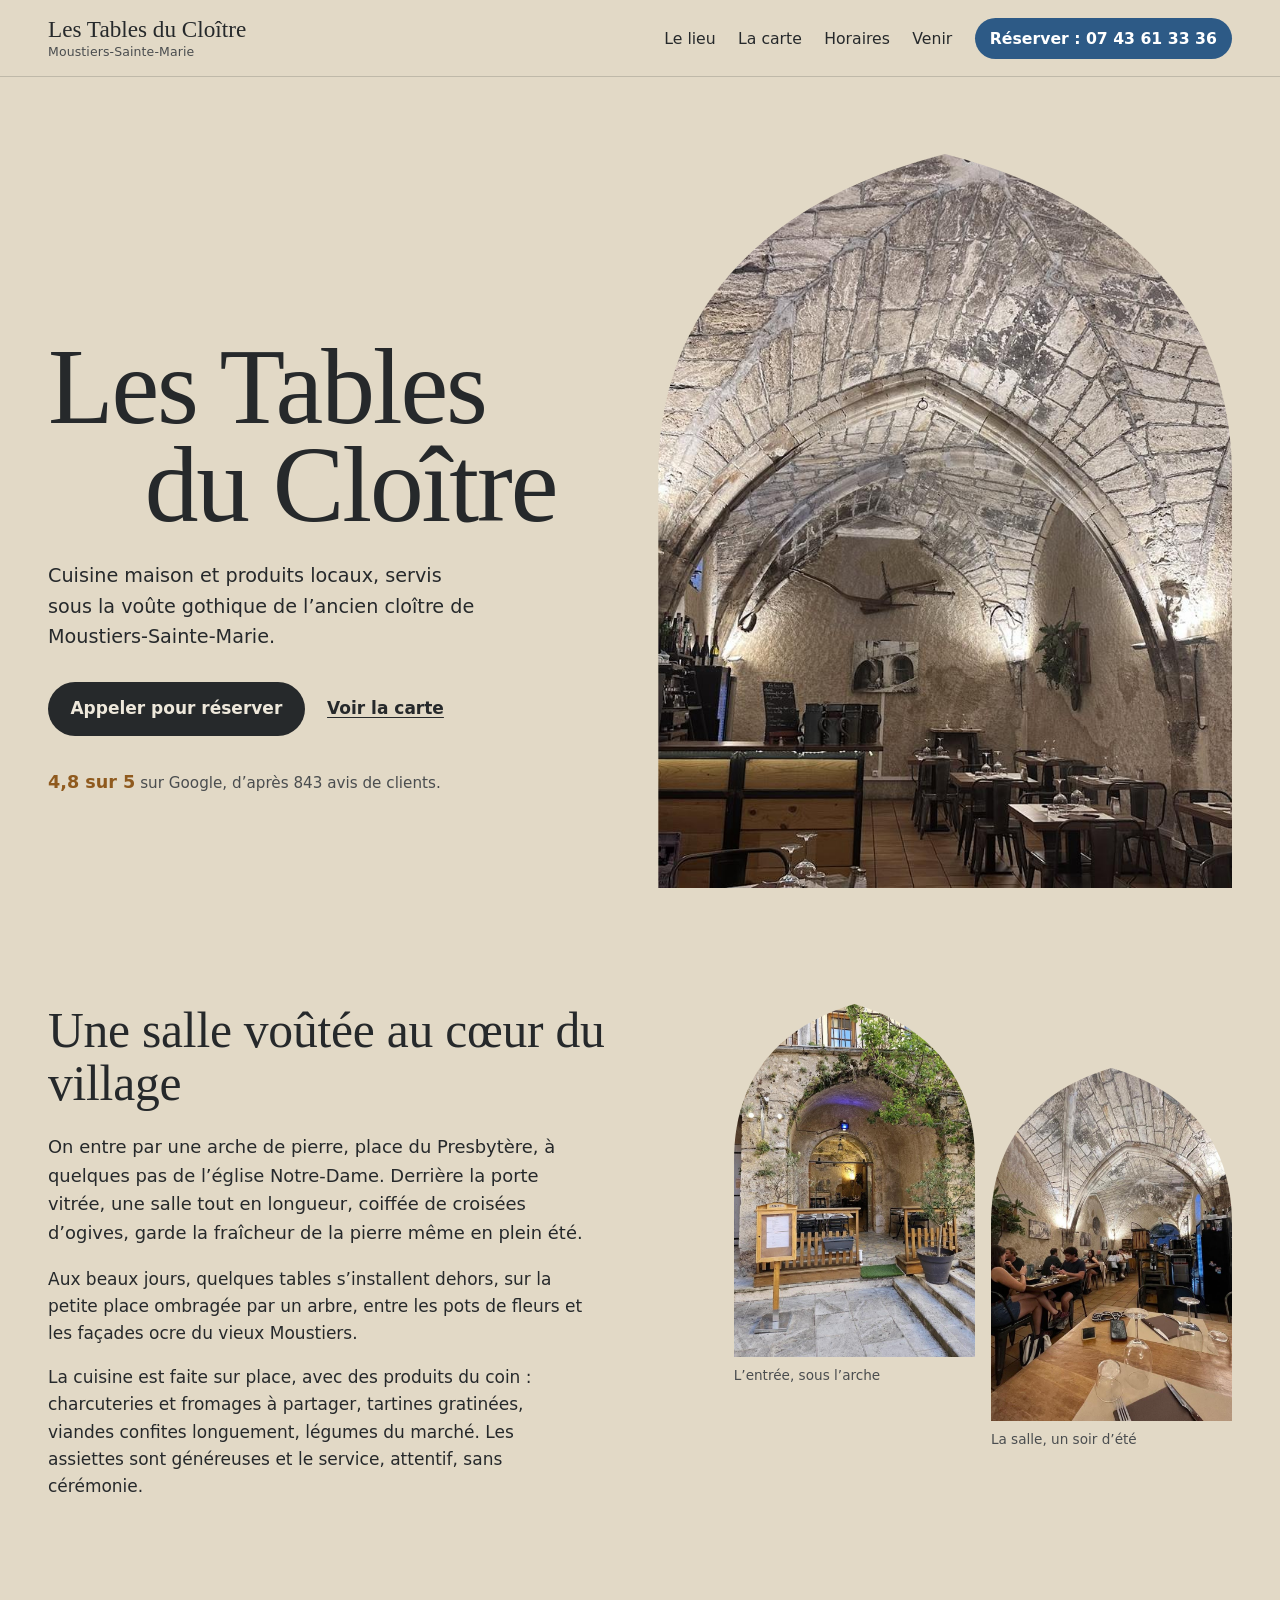
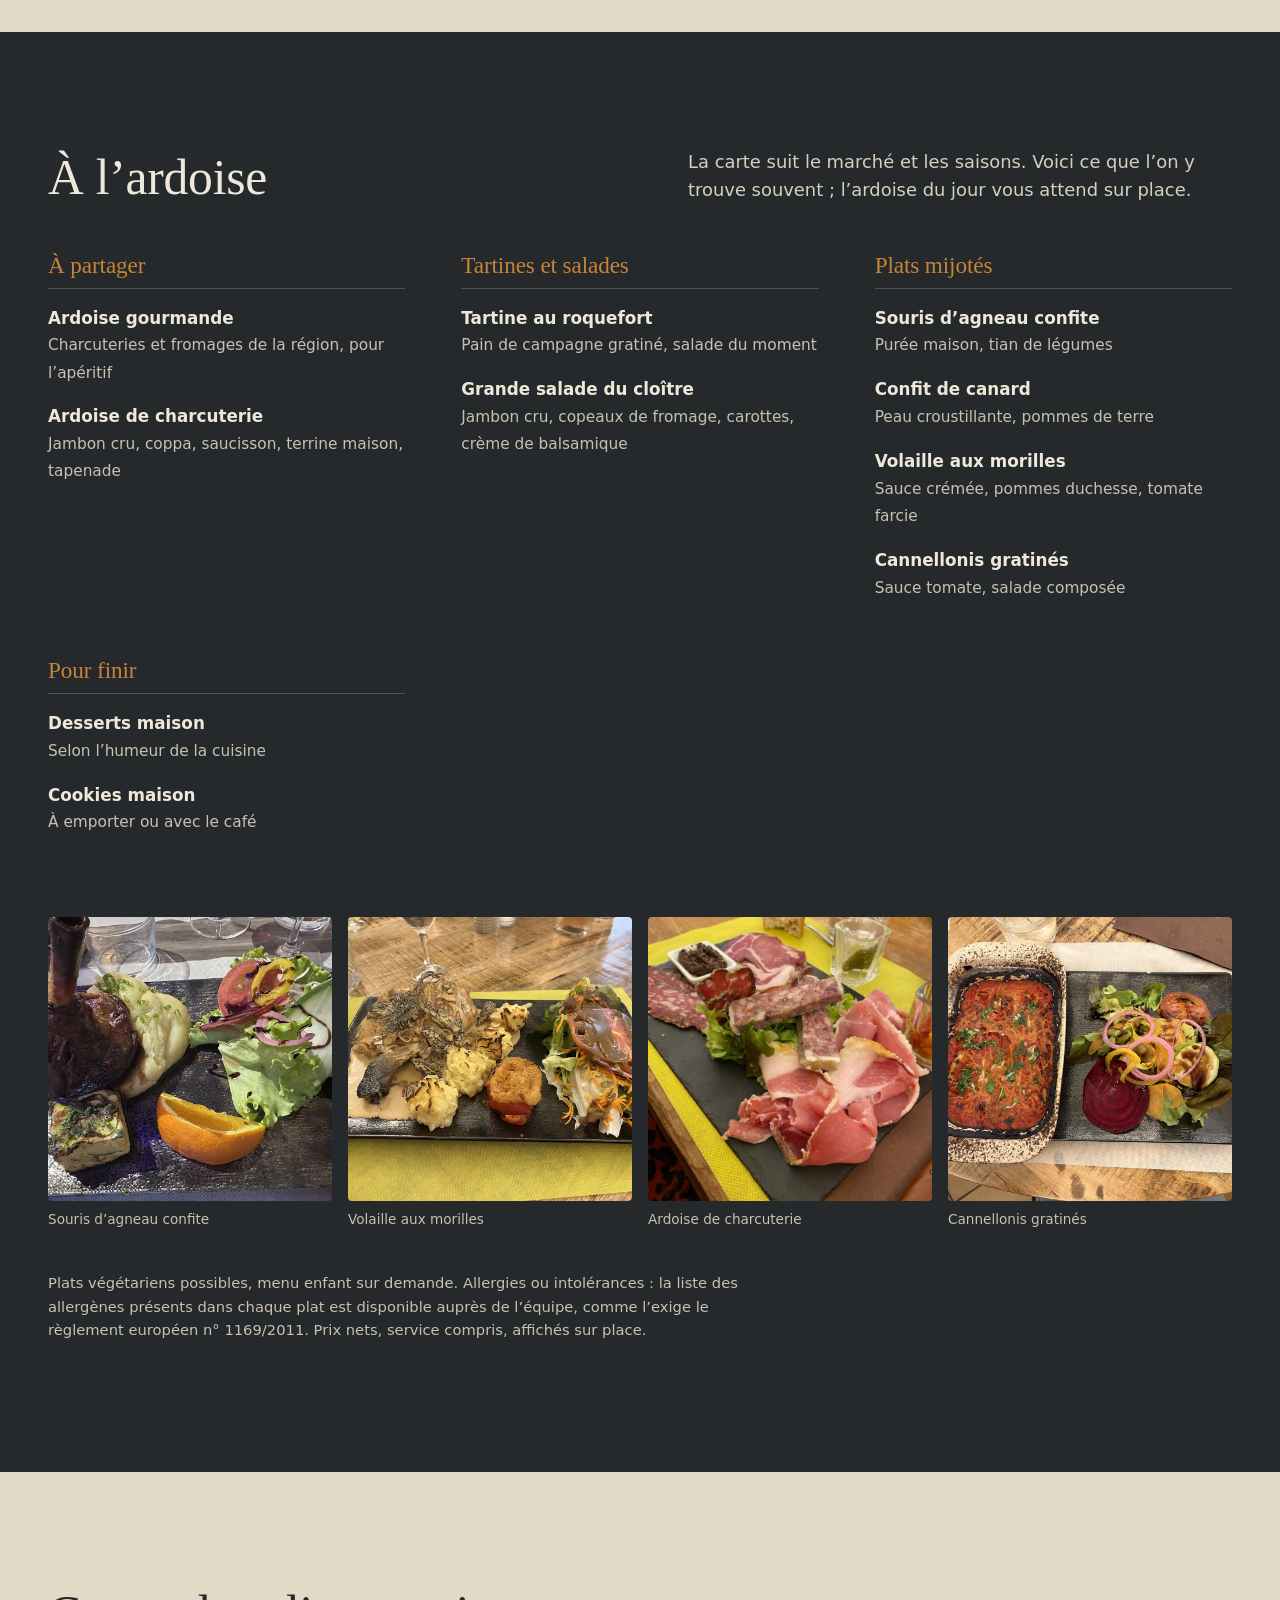
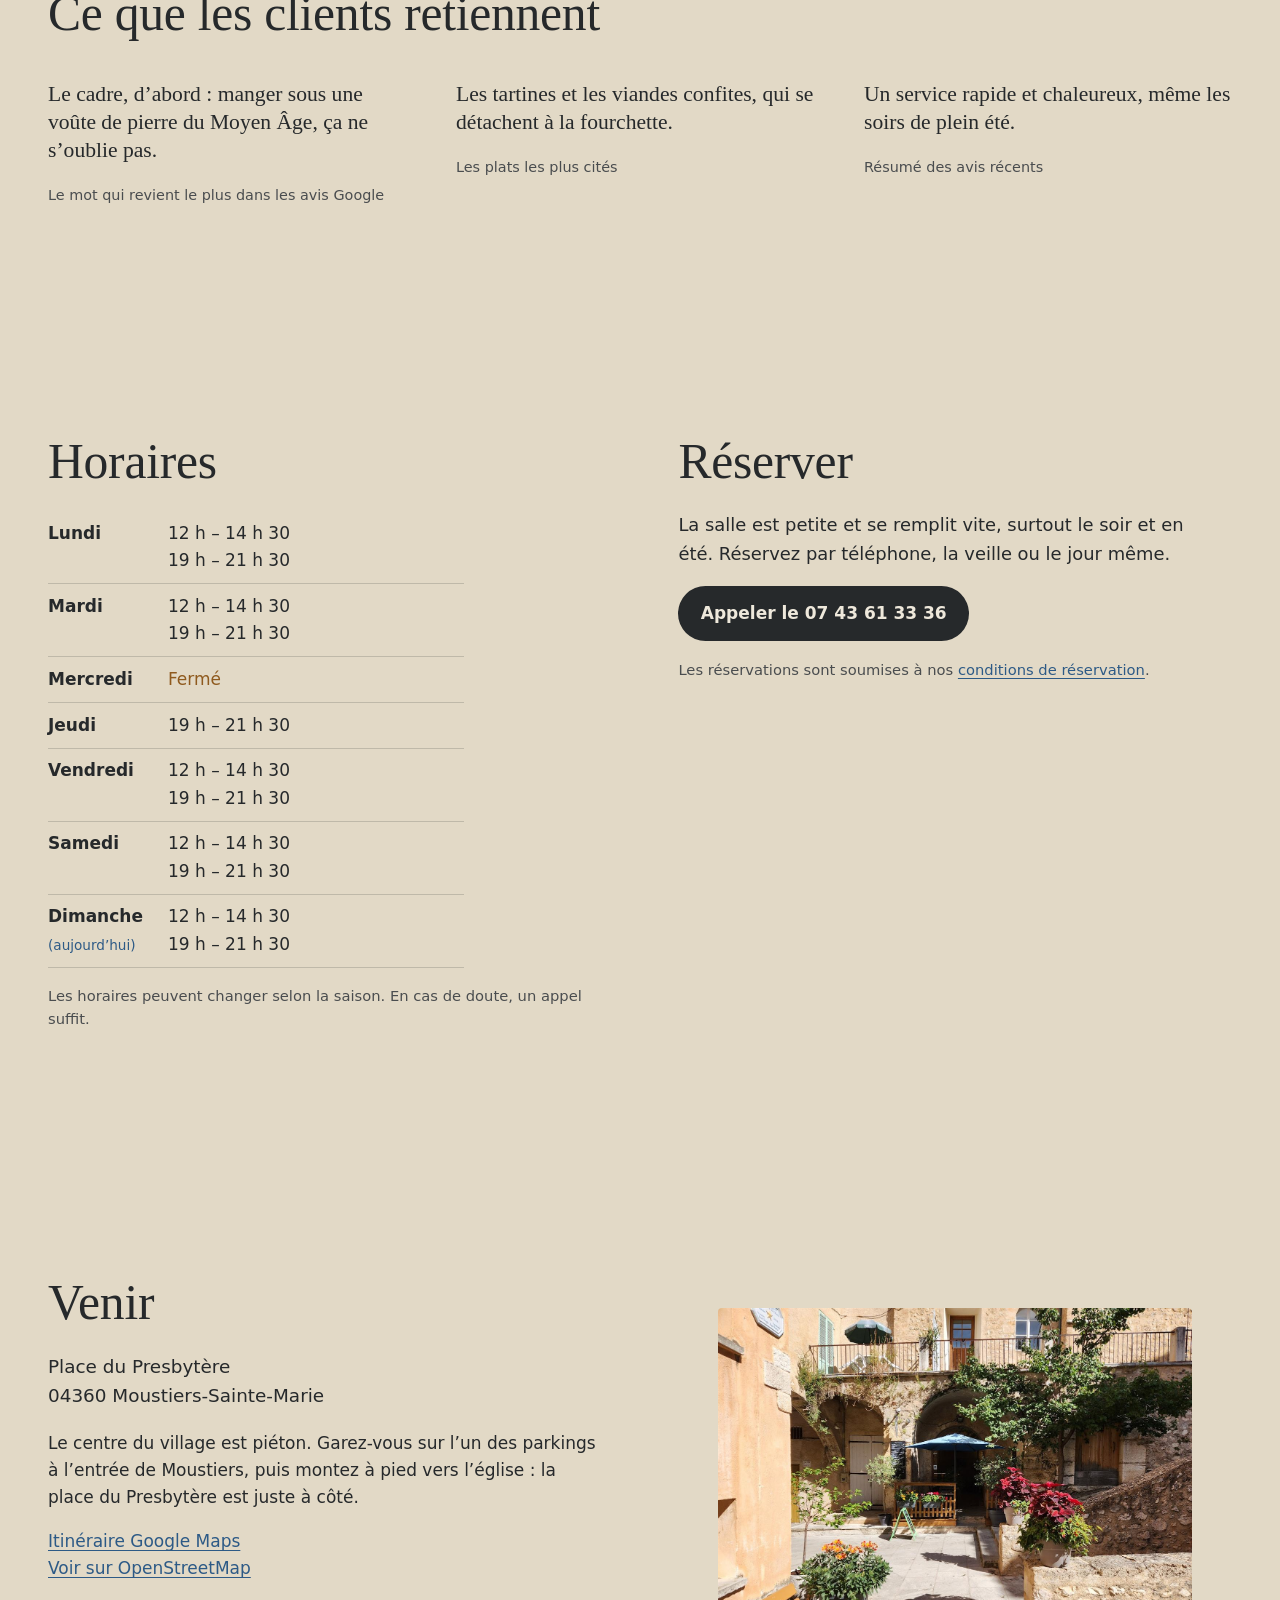
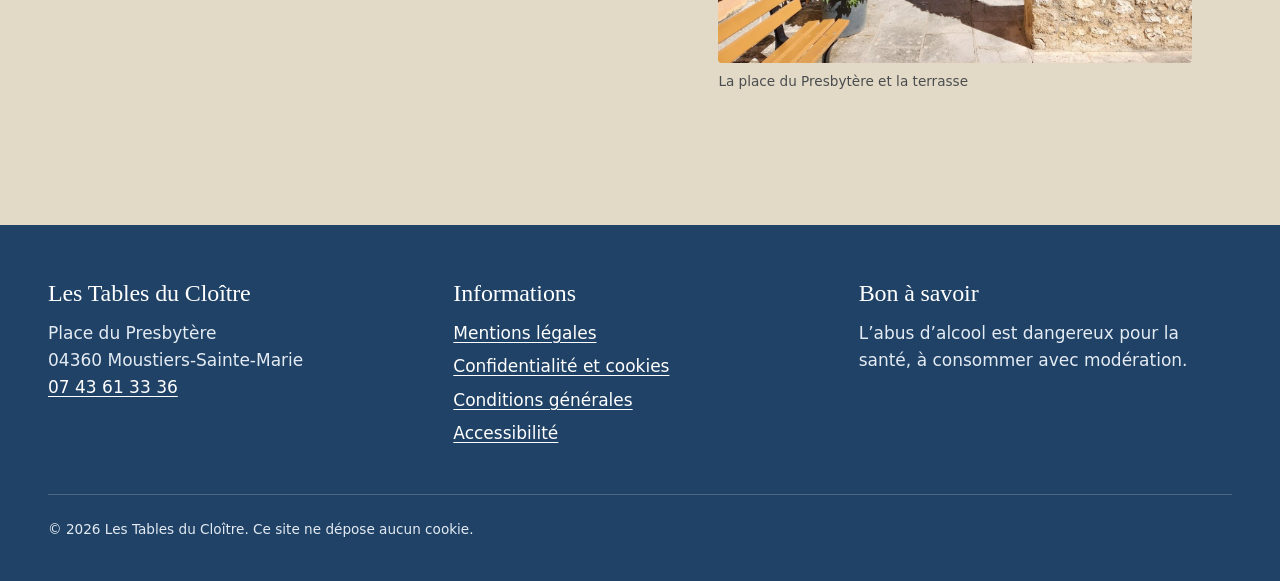
==== site/index.html @ c1d2f00e "Site vitrine Les Tables du Cloître Page d'accueil (lieu, carte, horaires, accès), mentions légales, " ====
<!doctype html>
<html lang="fr">
<head>
  <meta charset="utf-8">
  <meta name="viewport" content="width=device-width, initial-scale=1">
  <title>Les Tables du Cloître | Restaurant à Moustiers-Sainte-Marie</title>
  <meta name="description" content="Restaurant de cuisine maison et produits locaux sous la voûte gothique de l’ancien cloître de Moustiers-Sainte-Marie. Tartines, ardoises, plats mijotés. Réservation au 07 43 61 33 36.">
  <link rel="canonical" href="https://les-tables-du-cloitre.onrender.com/">
  <meta property="og:type" content="restaurant">
  <meta property="og:title" content="Les Tables du Cloître, Moustiers-Sainte-Marie">
  <meta property="og:description" content="Cuisine maison et produits locaux sous la voûte de l’ancien cloître, place du Presbytère.">
  <meta property="og:image" content="https://les-tables-du-cloitre.onrender.com/img/voute.jpg">
  <meta property="og:locale" content="fr_FR">
  <meta name="theme-color" content="#26292b">
  <link rel="icon" href="img/favicon.svg" type="image/svg+xml">
  <link rel="preload" href="fonts/im-fell-dw-pica.woff2" as="font" type="font/woff2" crossorigin>
  <link rel="stylesheet" href="css/style.css">
  <script type="application/ld+json">
  {
    "@context": "https://schema.org",
    "@type": "Restaurant",
    "name": "Les Tables du Cloître",
    "image": "https://les-tables-du-cloitre.onrender.com/img/voute.jpg",
    "url": "https://les-tables-du-cloitre.onrender.com/",
    "telephone": "+33743613336",
    "servesCuisine": ["Française", "Provençale", "Cuisine maison"],
    "priceRange": "€€",
    "acceptsReservations": "True",
    "address": {
      "@type": "PostalAddress",
      "streetAddress": "Place du Presbytère",
      "addressLocality": "Moustiers-Sainte-Marie",
      "postalCode": "04360",
      "addressRegion": "Alpes-de-Haute-Provence",
      "addressCountry": "FR"
    },
    "geo": { "@type": "GeoCoordinates", "latitude": 43.8472262, "longitude": 6.2218859 },
    "openingHoursSpecification": [
      { "@type": "OpeningHoursSpecification", "dayOfWeek": ["Monday","Tuesday","Friday","Saturday","Sunday"], "opens": "12:00", "closes": "14:30" },
      { "@type": "OpeningHoursSpecification", "dayOfWeek": ["Monday","Tuesday","Thursday","Friday","Saturday","Sunday"], "opens": "19:00", "closes": "21:30" }
    ],
    "aggregateRating": { "@type": "AggregateRating", "ratingValue": "4.8", "reviewCount": "843" }
  }
  </script>
</head>
<body>
  <a class="saut" href="#contenu">Aller au contenu</a>

  <header class="entete">
    <a class="marque" href="./">Les Tables du Cloître<small>Moustiers-Sainte-Marie</small></a>
    <nav class="nav" aria-label="Navigation principale">
      <a href="#lieu">Le lieu</a>
      <a href="#carte">La carte</a>
      <a href="#horaires">Horaires</a>
      <a href="#venir">Venir</a>
      <a class="tel" href="tel:+33743613336">Réserver : 07 43 61 33 36</a>
    </nav>
  </header>

  <main id="contenu">
    <section class="ouverture" aria-labelledby="titre">
      <div class="ouverture__texte">
        <h1 id="titre">Les Tables <span>du Cloître</span></h1>
        <p class="ouverture__intro">Cuisine maison et produits locaux, servis sous la voûte gothique de l’ancien cloître de Moustiers-Sainte-Marie.</p>
        <div class="actions">
          <a class="bouton" href="tel:+33743613336">Appeler pour réserver</a>
          <a class="lien-simple" href="#carte">Voir la carte</a>
        </div>
        <p class="note-avis"><strong>4,8 sur 5</strong> sur Google, d’après 843 avis de clients.</p>
      </div>
      <figure class="ogive">
        <img src="img/voute.jpg" width="1300" height="975" alt="La salle du restaurant sous sa voûte d’ogives en pierre, avec le bar en bois et les tables dressées." fetchpriority="high">
      </figure>
    </section>

    <section class="section" id="lieu" aria-labelledby="titre-lieu">
      <div class="lieu">
        <div class="lieu__texte">
          <h2 id="titre-lieu">Une salle voûtée au cœur du village</h2>
          <p class="chapeau">On entre par une arche de pierre, place du Presbytère, à quelques pas de l’église Notre-Dame. Derrière la porte vitrée, une salle tout en longueur, coiffée de croisées d’ogives, garde la fraîcheur de la pierre même en plein été.</p>
          <p>Aux beaux jours, quelques tables s’installent dehors, sur la petite place ombragée par un arbre, entre les pots de fleurs et les façades ocre du vieux Moustiers.</p>
          <p>La cuisine est faite sur place, avec des produits du coin : charcuteries et fromages à partager, tartines gratinées, viandes confites longuement, légumes du marché. Les assiettes sont généreuses et le service, attentif, sans cérémonie.</p>
        </div>
        <div class="lieu__photos">
          <figure>
            <div class="ogive"><img src="img/entree.jpg" width="900" height="1200" loading="lazy" alt="L’entrée du restaurant sous une arche en pierre, avec la terrasse en bois et le présentoir du menu."></div>
            <figcaption>L’entrée, sous l’arche</figcaption>
          </figure>
          <figure>
            <div class="ogive"><img src="img/salle.jpg" width="900" height="1200" loading="lazy" alt="Des clients attablés dans la salle voûtée éclairée le soir."></div>
            <figcaption>La salle, un soir d’été</figcaption>
          </figure>
        </div>
      </div>
    </section>

    <section class="section section--sombre" id="carte" aria-labelledby="titre-carte">
      <div class="interieur">
        <div class="carte-entete">
          <h2 id="titre-carte">À l’ardoise</h2>
          <p class="chapeau">La carte suit le marché et les saisons. Voici ce que l’on y trouve souvent ; l’ardoise du jour vous attend sur place.</p>
        </div>
        <div class="carte">
          <div>
            <h3>À partager</h3>
            <ul>
              <li><b>Ardoise gourmande</b><span>Charcuteries et fromages de la région, pour l’apéritif</span></li>
              <li><b>Ardoise de charcuterie</b><span>Jambon cru, coppa, saucisson, terrine maison, tapenade</span></li>
            </ul>
          </div>
          <div>
            <h3>Tartines et salades</h3>
            <ul>
              <li><b>Tartine au roquefort</b><span>Pain de campagne gratiné, salade du moment</span></li>
              <li><b>Grande salade du cloître</b><span>Jambon cru, copeaux de fromage, carottes, crème de balsamique</span></li>
            </ul>
          </div>
          <div>
            <h3>Plats mijotés</h3>
            <ul>
              <li><b>Souris d’agneau confite</b><span>Purée maison, tian de légumes</span></li>
              <li><b>Confit de canard</b><span>Peau croustillante, pommes de terre</span></li>
              <li><b>Volaille aux morilles</b><span>Sauce crémée, pommes duchesse, tomate farcie</span></li>
              <li><b>Cannellonis gratinés</b><span>Sauce tomate, salade composée</span></li>
            </ul>
          </div>
          <div>
            <h3>Pour finir</h3>
            <ul>
              <li><b>Desserts maison</b><span>Selon l’humeur de la cuisine</span></li>
              <li><b>Cookies maison</b><span>À emporter ou avec le café</span></li>
            </ul>
          </div>
        </div>

        <div class="assiettes">
          <figure><img src="img/souris-agneau.jpg" width="1300" height="975" loading="lazy" alt="Souris d’agneau confite, purée et salade sur une assiette en ardoise."><figcaption>Souris d’agneau confite</figcaption></figure>
          <figure><img src="img/poulet-morilles.jpg" width="1300" height="975" loading="lazy" alt="Volaille aux morilles, pommes duchesse et tomate farcie."><figcaption>Volaille aux morilles</figcaption></figure>
          <figure><img src="img/ardoise.jpg" width="777" height="800" loading="lazy" alt="Ardoise de charcuteries : jambon cru, saucisson, terrine et tapenade."><figcaption>Ardoise de charcuterie</figcaption></figure>
          <figure><img src="img/cannellonis.jpg" width="1300" height="975" loading="lazy" alt="Cannellonis gratinés à la sauce tomate et salade composée."><figcaption>Cannellonis gratinés</figcaption></figure>
        </div>

        <p class="precision">Plats végétariens possibles, menu enfant sur demande. Allergies ou intolérances : la liste des allergènes présents dans chaque plat est disponible auprès de l’équipe, comme l’exige le règlement européen n° 1169/2011. Prix nets, service compris, affichés sur place.</p>
      </div>
    </section>

    <section class="section" aria-labelledby="titre-avis">
      <h2 id="titre-avis">Ce que les clients retiennent</h2>
      <div class="avis">
        <blockquote><p>Le cadre, d’abord : manger sous une voûte de pierre du Moyen Âge, ça ne s’oublie pas.</p><cite>Le mot qui revient le plus dans les avis Google</cite></blockquote>
        <blockquote><p>Les tartines et les viandes confites, qui se détachent à la fourchette.</p><cite>Les plats les plus cités</cite></blockquote>
        <blockquote><p>Un service rapide et chaleureux, même les soirs de plein été.</p><cite>Résumé des avis récents</cite></blockquote>
      </div>
    </section>

    <section class="section" id="horaires" aria-labelledby="titre-horaires">
      <div class="pratique">
        <div>
          <h2 id="titre-horaires">Horaires</h2>
          <table class="horaires">
            <caption class="saut">Horaires d’ouverture du restaurant</caption>
            <tbody>
              <tr data-jour="1"><th scope="row">Lundi</th><td>12 h – 14 h 30<br>19 h – 21 h 30</td></tr>
              <tr data-jour="2"><th scope="row">Mardi</th><td>12 h – 14 h 30<br>19 h – 21 h 30</td></tr>
              <tr data-jour="3" class="ferme"><th scope="row">Mercredi</th><td>Fermé</td></tr>
              <tr data-jour="4"><th scope="row">Jeudi</th><td>19 h – 21 h 30</td></tr>
              <tr data-jour="5"><th scope="row">Vendredi</th><td>12 h – 14 h 30<br>19 h – 21 h 30</td></tr>
              <tr data-jour="6"><th scope="row">Samedi</th><td>12 h – 14 h 30<br>19 h – 21 h 30</td></tr>
              <tr data-jour="0"><th scope="row">Dimanche</th><td>12 h – 14 h 30<br>19 h – 21 h 30</td></tr>
            </tbody>
          </table>
          <p class="petit">Les horaires peuvent changer selon la saison. En cas de doute, un appel suffit.</p>
        </div>
        <div>
          <h2>Réserver</h2>
          <p class="chapeau">La salle est petite et se remplit vite, surtout le soir et en été. Réservez par téléphone, la veille ou le jour même.</p>
          <p><a class="bouton" href="tel:+33743613336">Appeler le 07 43 61 33 36</a></p>
          <p class="petit">Les réservations sont soumises à nos <a href="conditions.html#reservation">conditions de réservation</a>.</p>
        </div>
      </div>
    </section>

    <section class="section" id="venir" aria-labelledby="titre-venir">
      <div class="pratique">
        <div>
          <h2 id="titre-venir">Venir</h2>
          <address class="adresse">Place du Presbytère<br>04360 Moustiers-Sainte-Marie</address>
          <p>Le centre du village est piéton. Garez-vous sur l’un des parkings à l’entrée de Moustiers, puis montez à pied vers l’église : la place du Presbytère est juste à côté.</p>
          <p><a href="https://www.google.com/maps/search/?api=1&amp;query=Les+Tables+du+Cloitre+Moustiers-Sainte-Marie" rel="noopener" target="_blank">Itinéraire Google Maps</a><br>
          <a href="https://www.openstreetmap.org/?mlat=43.84723&amp;mlon=6.22189#map=18/43.84723/6.22189" rel="noopener" target="_blank">Voir sur OpenStreetMap</a></p>
        </div>
        <figure class="acces-photo">
          <img src="img/place-presbytere.jpg" width="1300" height="975" loading="lazy" alt="La place du Presbytère ensoleillée, avec le parasol bleu et la terrasse du restaurant sous l’arche.">
          <figcaption>La place du Presbytère et la terrasse</figcaption>
        </figure>
      </div>
    </section>
  </main>

  <footer class="pied">
    <div class="pied__grille">
      <div>
        <h2>Les Tables du Cloître</h2>
        <p>Place du Presbytère<br>04360 Moustiers-Sainte-Marie<br><a href="tel:+33743613336">07 43 61 33 36</a></p>
      </div>
      <div>
        <h2>Informations</h2>
        <ul>
          <li><a href="mentions-legales.html">Mentions légales</a></li>
          <li><a href="confidentialite.html">Confidentialité et cookies</a></li>
          <li><a href="conditions.html">Conditions générales</a></li>
          <li><a href="accessibilite.html">Accessibilité</a></li>
        </ul>
      </div>
      <div>
        <h2>Bon à savoir</h2>
        <p>L’abus d’alcool est dangereux pour la santé, à consommer avec modération.</p>
      </div>
    </div>
    <p class="pied__bas">© <span id="annee">2026</span> Les Tables du Cloître. Ce site ne dépose aucun cookie.</p>
  </footer>

  <script src="js/site.js" defer></script>
</body>
</html>
---- site/css/style.css ----
/* Les Tables du Cloître — feuille de style
   Palette relevée sur les photos du lieu : pierre de la voûte, ocre des façades,
   ardoise des assiettes, bleu du parasol (et de la faïence de Moustiers), olivier. */

/* Polices hébergées sur le site (aucune requête vers Google Fonts, donc aucune donnée transmise à un tiers) */
@font-face {
  font-family: "IM Fell DW Pica";
  src: url("../fonts/im-fell-dw-pica.woff2") format("woff2");
  font-weight: 400;
  font-style: normal;
  font-display: swap;
}
@font-face {
  font-family: "Karla";
  src: url("../fonts/karla.woff2") format("woff2");
  font-weight: 400 700;
  font-style: normal;
  font-display: swap;
}

:root {
  --pierre: #e2d9c6;
  --pierre-claire: #eee8db;
  --ocre: #c4843a;
  --ocre-fonce: #8f5a1e;
  --ardoise: #26292b;
  --ardoise-douce: #4a4d4f;
  --bleu: #2d5a86;
  --bleu-fonce: #1f4266;
  --olivier: #5f6f35;
  --trait: rgba(38, 41, 43, 0.18);

  --serif: "IM Fell DW Pica", "Iowan Old Style", Georgia, serif;
  --sans: "Karla", "Segoe UI", system-ui, sans-serif;

  --mesure: 34rem;
  --gouttiere: clamp(1rem, 4vw, 3rem);
  --ogive: url("data:image/svg+xml,%3Csvg xmlns='http://www.w3.org/2000/svg' viewBox='0 0 100 140' preserveAspectRatio='none'%3E%3Cpath d='M0 140V62C0 30 18 9 50 0c32 9 50 30 50 62v78z'/%3E%3C/svg%3E");
}

*,
*::before,
*::after { box-sizing: border-box; }

html { scroll-behavior: smooth; }
@media (prefers-reduced-motion: reduce) {
  html { scroll-behavior: auto; }
  *, *::before, *::after { animation: none !important; transition: none !important; }
}

body {
  margin: 0;
  background: var(--pierre);
  color: var(--ardoise);
  font-family: var(--sans);
  font-size: 1.0625rem;
  line-height: 1.6;
  -webkit-font-smoothing: antialiased;
}

img { display: block; max-width: 100%; height: auto; }

a { color: var(--bleu); text-underline-offset: 0.18em; text-decoration-thickness: 1px; }
a:hover { color: var(--bleu-fonce); text-decoration-thickness: 2px; }

:focus-visible {
  outline: 3px solid var(--bleu);
  outline-offset: 3px;
  border-radius: 2px;
}

h1, h2, h3 {
  font-family: var(--serif);
  font-weight: 400;
  line-height: 1.08;
  margin: 0;
  letter-spacing: -0.005em;
}
h2 { font-size: clamp(2rem, 4.2vw, 3.1rem); }
h3 { font-size: 1.45rem; }
p { margin: 0 0 1em; }

.saut {
  position: absolute; left: -999px; top: 0;
  background: var(--ardoise); color: var(--pierre-claire); padding: .6rem 1rem; z-index: 10;
}
.saut:focus { left: 1rem; top: 1rem; }

/* En-tête */
.entete {
  display: flex;
  align-items: center;
  justify-content: space-between;
  gap: 1rem 2rem;
  flex-wrap: wrap;
  padding: 1.1rem var(--gouttiere);
  border-bottom: 1px solid var(--trait);
}
.marque {
  font-family: var(--serif);
  font-size: 1.45rem;
  color: var(--ardoise);
  text-decoration: none;
  line-height: 1;
}
.marque:hover { color: var(--ardoise); text-decoration: none; }
.marque small {
  display: block;
  font-family: var(--sans);
  font-size: .78rem;
  color: var(--ardoise-douce);
  margin-top: .3rem;
  letter-spacing: .01em;
}
.nav { display: flex; flex-wrap: wrap; align-items: center; gap: .25rem 1.4rem; }
.nav a { color: var(--ardoise); text-decoration: none; font-size: .98rem; }
.nav a:hover { color: var(--bleu); text-decoration: underline; }
.nav .tel {
  background: var(--bleu);
  color: #fff;
  padding: .5rem .95rem;
  border-radius: 999px;
  font-weight: 600;
}
.nav .tel:hover { background: var(--bleu-fonce); color: #fff; text-decoration: none; }

/* Ouverture : la voûte en ogive */
.ouverture {
  display: grid;
  grid-template-columns: minmax(0, 1fr) minmax(0, 1.05fr);
  gap: clamp(2rem, 5vw, 5rem);
  align-items: end;
  padding: clamp(2.5rem, 6vw, 5rem) var(--gouttiere) 0;
  max-width: 82rem;
  margin: 0 auto;
}
.ouverture__texte { padding-bottom: clamp(2rem, 6vw, 5.5rem); }
.ouverture h1 {
  font-size: clamp(3.2rem, 8.4vw, 7.2rem);
  line-height: .92;
  letter-spacing: -0.02em;
  margin-bottom: 1.6rem;
}
.ouverture h1 span { display: block; padding-left: .9em; }
.ouverture__intro { font-size: 1.2rem; max-width: 27rem; color: var(--ardoise); }
.actions { display: flex; flex-wrap: wrap; gap: .8rem 1.4rem; align-items: center; margin-top: 1.8rem; }
.bouton {
  display: inline-block;
  background: var(--ardoise);
  color: var(--pierre-claire);
  padding: .85rem 1.4rem;
  border-radius: 999px;
  text-decoration: none;
  font-weight: 600;
}
.bouton:hover { background: var(--bleu); color: #fff; text-decoration: none; }
.lien-simple { color: var(--ardoise); font-weight: 600; }
.note-avis { margin-top: 2rem; font-size: .95rem; color: var(--ardoise-douce); }
.note-avis strong { color: var(--ocre-fonce); font-size: 1.1rem; }

.ogive {
  margin: 0;
  -webkit-mask: var(--ogive) center / 100% 100% no-repeat;
          mask: var(--ogive) center / 100% 100% no-repeat;
  background: var(--ardoise);
}
.ogive img { width: 100%; height: 100%; object-fit: cover; }
.ouverture .ogive {
  aspect-ratio: 5 / 6.4;
  animation: lever 1.4s cubic-bezier(.2, .7, .2, 1) both;
}
@keyframes lever {
  from { clip-path: inset(100% 0 0 0); }
  to { clip-path: inset(0 0 0 0); }
}

/* Sections */
.section {
  padding: clamp(4rem, 9vw, 7.5rem) var(--gouttiere);
  max-width: 82rem;
  margin: 0 auto;
}
.section--sombre {
  max-width: none;
  background: var(--ardoise);
  color: var(--pierre-claire);
}
.section--sombre a { color: #9cc0e6; }
.section--sombre .interieur { max-width: 82rem; margin: 0 auto; }
.chapeau { max-width: var(--mesure); font-size: 1.12rem; margin-top: 1.1rem; }

/* Le lieu */
.lieu {
  display: grid;
  grid-template-columns: minmax(0, 1.1fr) minmax(0, .9fr);
  gap: clamp(2rem, 6vw, 6rem);
  align-items: start;
}
.lieu__texte p { max-width: var(--mesure); }
.lieu__texte h2 { margin-bottom: 1.4rem; }
.lieu__photos { display: grid; grid-template-columns: 1fr 1fr; gap: 1rem; }
.lieu__photos figure { margin: 0; }
.lieu__photos .ogive { aspect-ratio: 3 / 4.4; }
.lieu__photos figure:last-child { margin-top: 4rem; }
figcaption { font-size: .85rem; color: var(--ardoise-douce); margin-top: .5rem; }

/* La carte, façon ardoise */
.carte-entete { display: flex; flex-wrap: wrap; justify-content: space-between; align-items: end; gap: 1rem 3rem; margin-bottom: 3rem; }
.carte-entete .chapeau { color: #d6cfbf; margin: 0; }
.carte {
  display: grid;
  grid-template-columns: repeat(auto-fit, minmax(16rem, 1fr));
  gap: 2.5rem 3.5rem;
}
.carte h3 {
  color: var(--ocre);
  padding-bottom: .6rem;
  margin-bottom: 1rem;
  border-bottom: 1px solid rgba(238, 232, 219, .22);
}
.carte ul { list-style: none; margin: 0; padding: 0; }
.carte li { margin-bottom: 1.1rem; }
.carte li b { display: block; font-weight: 600; font-size: 1.05rem; }
.carte li span { color: #c8c1b2; font-size: .96rem; }
.assiettes {
  display: grid;
  grid-template-columns: repeat(4, minmax(0, 1fr));
  gap: 1rem;
  margin-top: 4rem;
}
.assiettes figure { margin: 0; }
.assiettes img { aspect-ratio: 1; object-fit: cover; width: 100%; border-radius: 4px; }
.assiettes figcaption { color: #c8c1b2; }
.precision { margin-top: 2.5rem; font-size: .92rem; color: #c8c1b2; max-width: 44rem; }

/* Horaires et accès */
.pratique {
  display: grid;
  grid-template-columns: repeat(auto-fit, minmax(19rem, 1fr));
  gap: 3rem clamp(2rem, 6vw, 6rem);
}
.pratique h2 { margin-bottom: 1.4rem; }
.horaires { width: 100%; max-width: 26rem; border-collapse: collapse; font-variant-numeric: tabular-nums; }
.horaires th, .horaires td { text-align: left; padding: .55rem 0; border-bottom: 1px solid var(--trait); vertical-align: top; }
.horaires th { font-weight: 600; width: 7.5rem; }
.horaires tr.ferme td { color: var(--ocre-fonce); }
.horaires tr.aujourdhui th::after { content: " (aujourd’hui)"; font-weight: 400; color: var(--bleu); font-size: .85rem; }
.petit { font-size: .92rem; color: var(--ardoise-douce); margin-top: 1rem; max-width: var(--mesure); }
.adresse { font-style: normal; font-size: 1.15rem; margin-bottom: 1.2rem; }
.acces-photo { margin-top: 2rem; }
.acces-photo img { border-radius: 4px; }

/* Avis */
.avis { display: grid; grid-template-columns: repeat(auto-fit, minmax(17rem, 1fr)); gap: 2.5rem; margin-top: 2.5rem; }
.avis blockquote { margin: 0; font-family: var(--serif); font-size: 1.35rem; line-height: 1.3; }
.avis cite { display: block; font-family: var(--sans); font-style: normal; font-size: .9rem; color: var(--ardoise-douce); margin-top: .8rem; }

/* Pied de page */
.pied {
  background: var(--bleu-fonce);
  color: #e4ebf3;
  padding: 3.5rem var(--gouttiere) 2.5rem;
}
.pied a { color: #fff; }
.pied__grille {
  max-width: 82rem; margin: 0 auto;
  display: grid; grid-template-columns: repeat(auto-fit, minmax(14rem, 1fr)); gap: 2rem;
}
.pied h2 { font-size: 1.5rem; margin-bottom: .8rem; color: #fff; }
.pied ul { list-style: none; padding: 0; margin: 0; }
.pied li { margin-bottom: .4rem; }
.pied__bas { max-width: 82rem; margin: 2.5rem auto 0; padding-top: 1.5rem; border-top: 1px solid rgba(255,255,255,.2); font-size: .85rem; }

/* Pages juridiques */
.texte-legal { max-width: 46rem; margin: 0 auto; padding: clamp(3rem, 7vw, 5rem) var(--gouttiere); }
.texte-legal h1 { font-size: clamp(2.4rem, 6vw, 3.6rem); margin-bottom: .6rem; }
.texte-legal h2 { font-size: 1.7rem; margin: 2.6rem 0 .8rem; }
.texte-legal h3 { font-size: 1.25rem; margin: 1.6rem 0 .5rem; }
.texte-legal ul { padding-left: 1.2rem; }
.texte-legal li { margin-bottom: .4rem; }
.maj { color: var(--ardoise-douce); font-size: .95rem; }
.a-completer { background: #f3dfb8; padding: 0 .25em; border-radius: 2px; }
.encadre { border-left: 3px solid var(--bleu); padding: .2rem 0 .2rem 1rem; margin: 1.5rem 0; }

/* Mobile */
@media (max-width: 820px) {
  .ouverture { grid-template-columns: 1fr; padding-top: 2rem; }
  .ouverture__texte { padding-bottom: 0; }
  .ouverture .ogive { max-width: 26rem; width: 100%; margin: 0 auto; }
  .lieu { grid-template-columns: 1fr; }
  .assiettes { grid-template-columns: repeat(2, minmax(0, 1fr)); }
  .nav { gap: .25rem 1rem; }
}
@media (max-width: 480px) {
  .ouverture h1 span { padding-left: .5em; }
  .lieu__photos figure:last-child { margin-top: 2rem; }
}
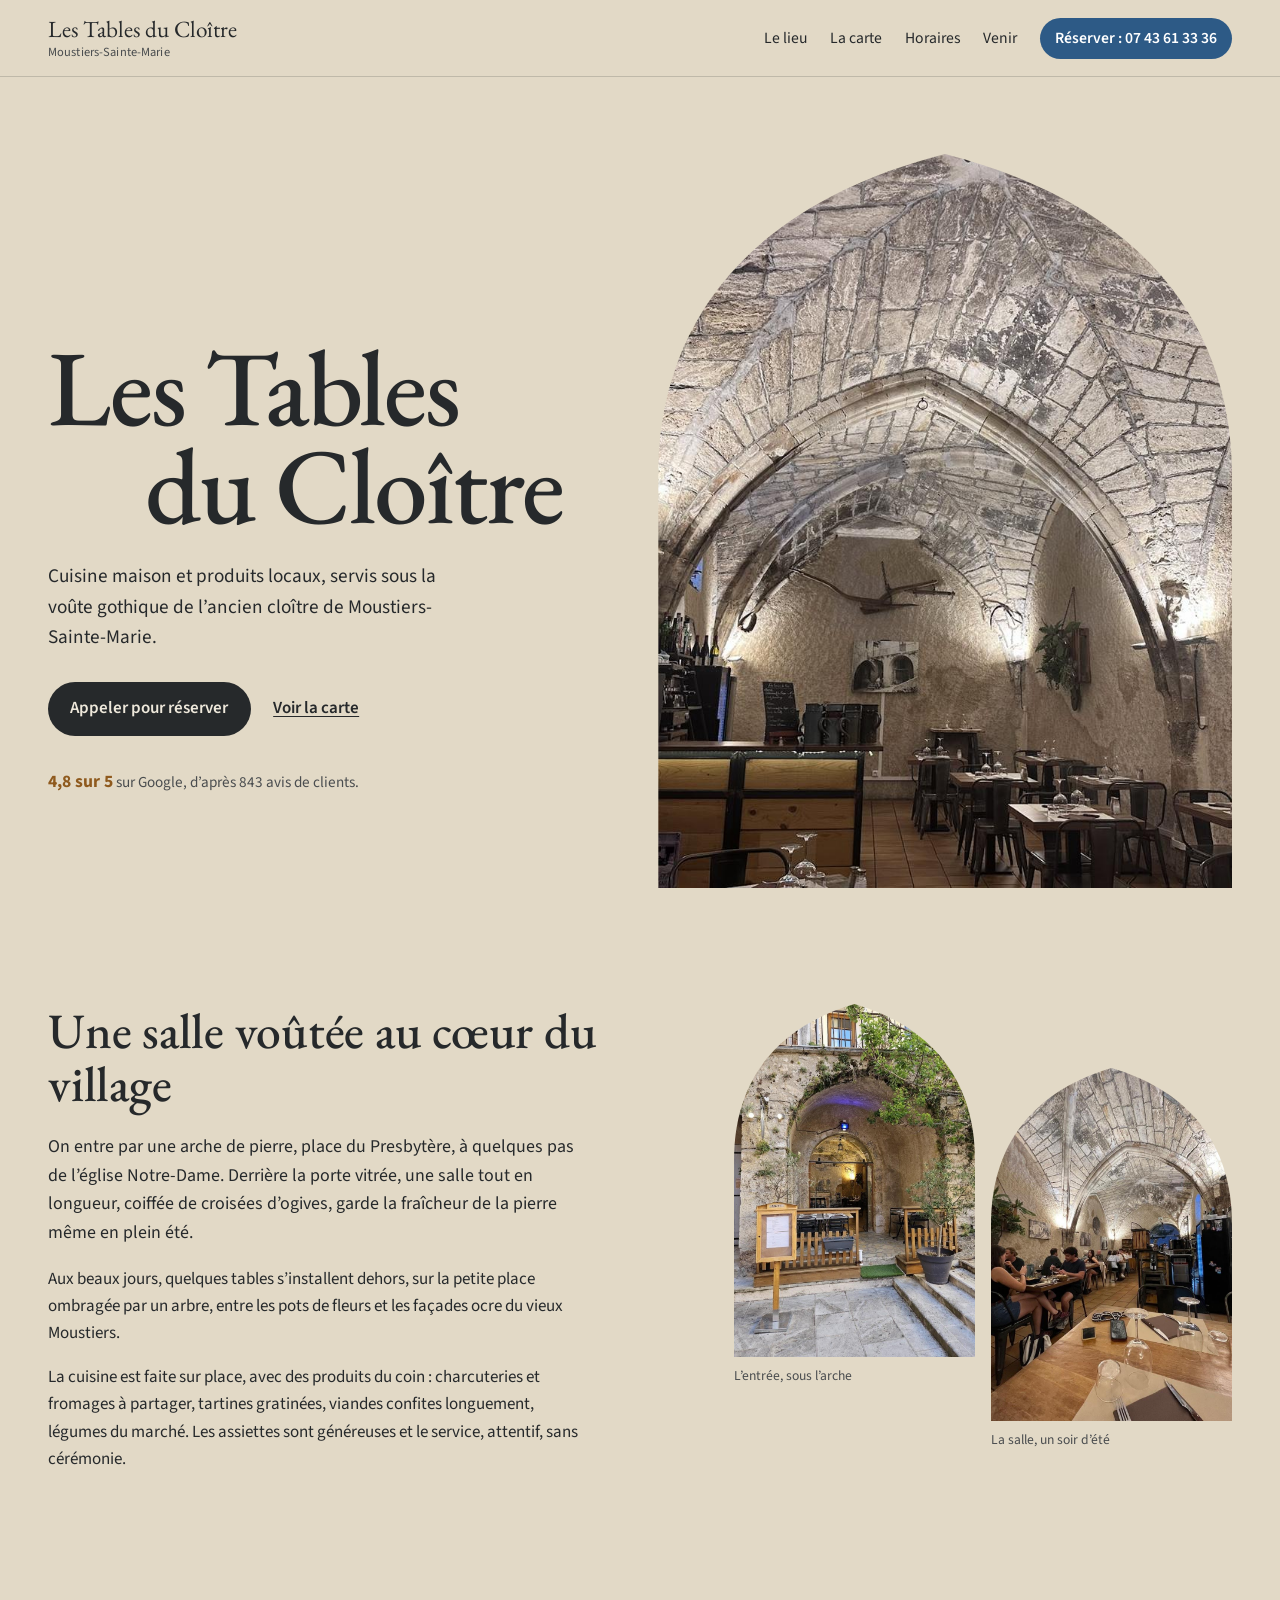
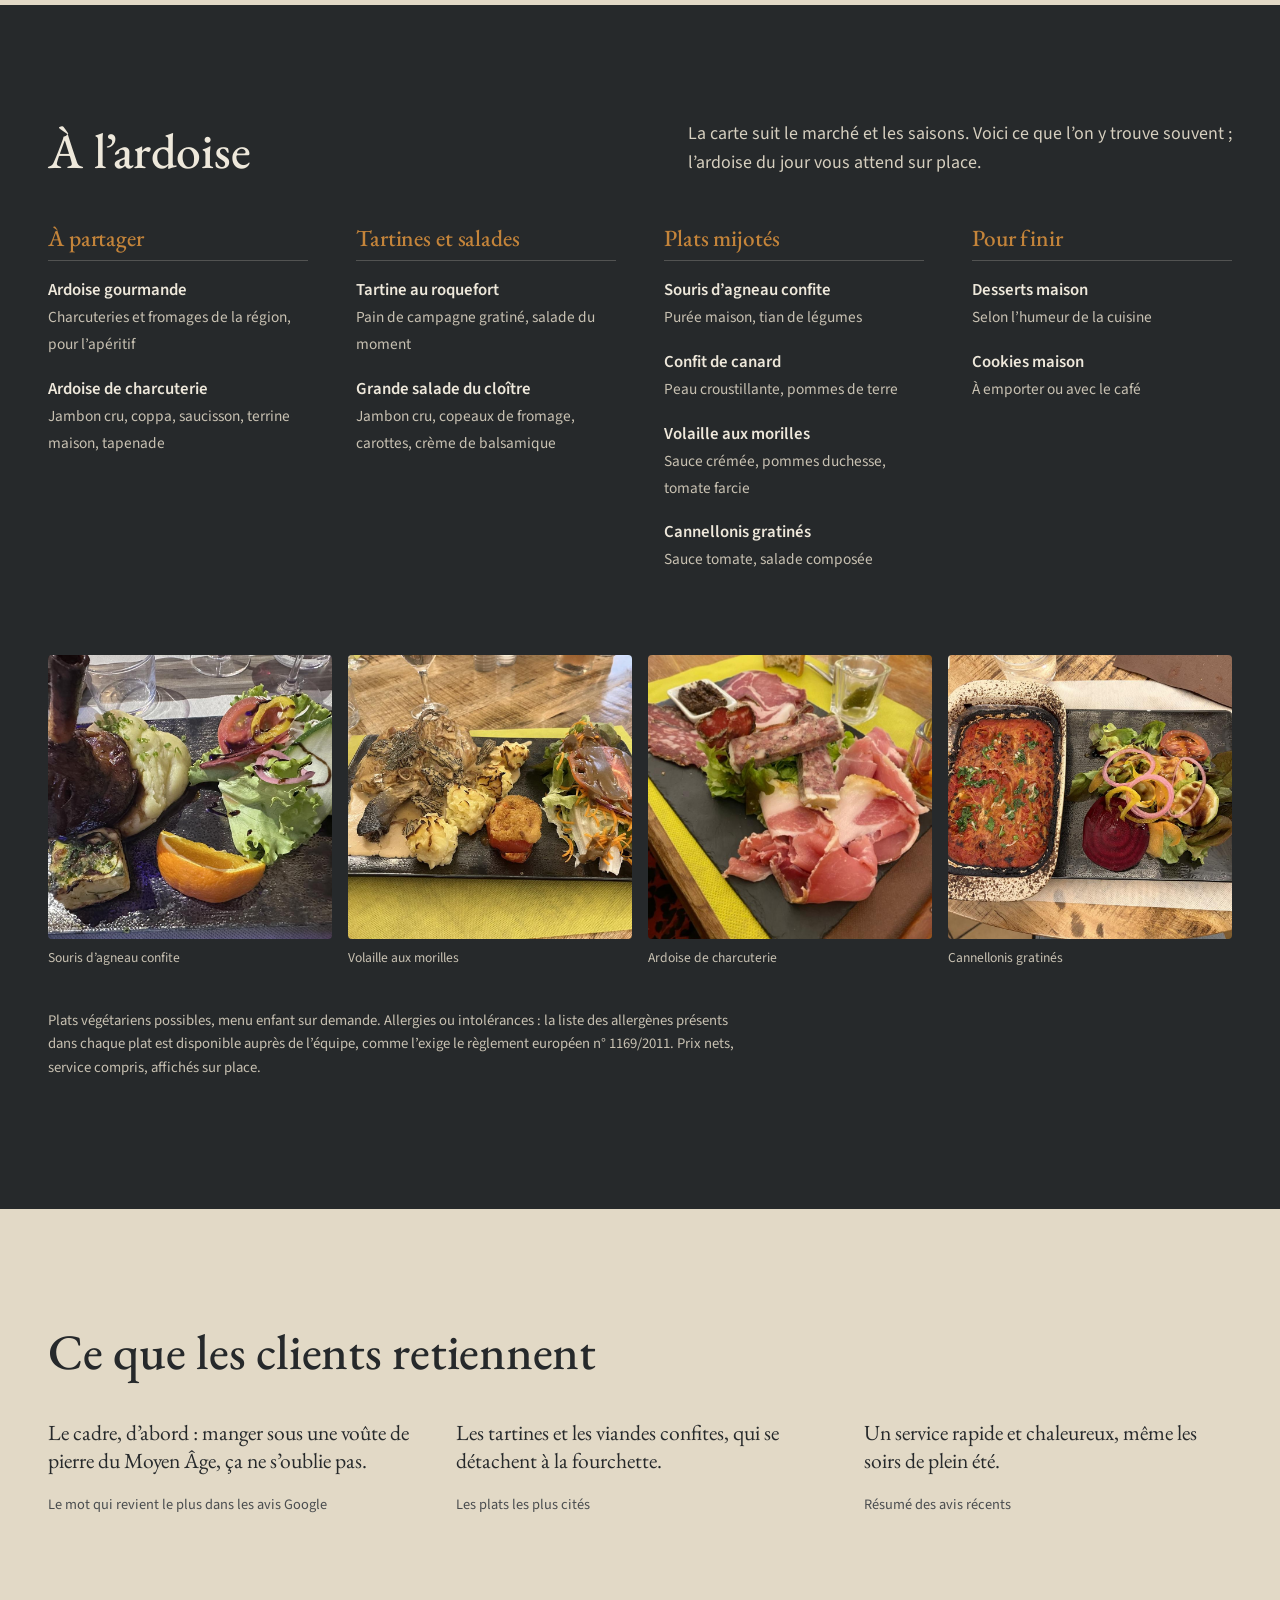
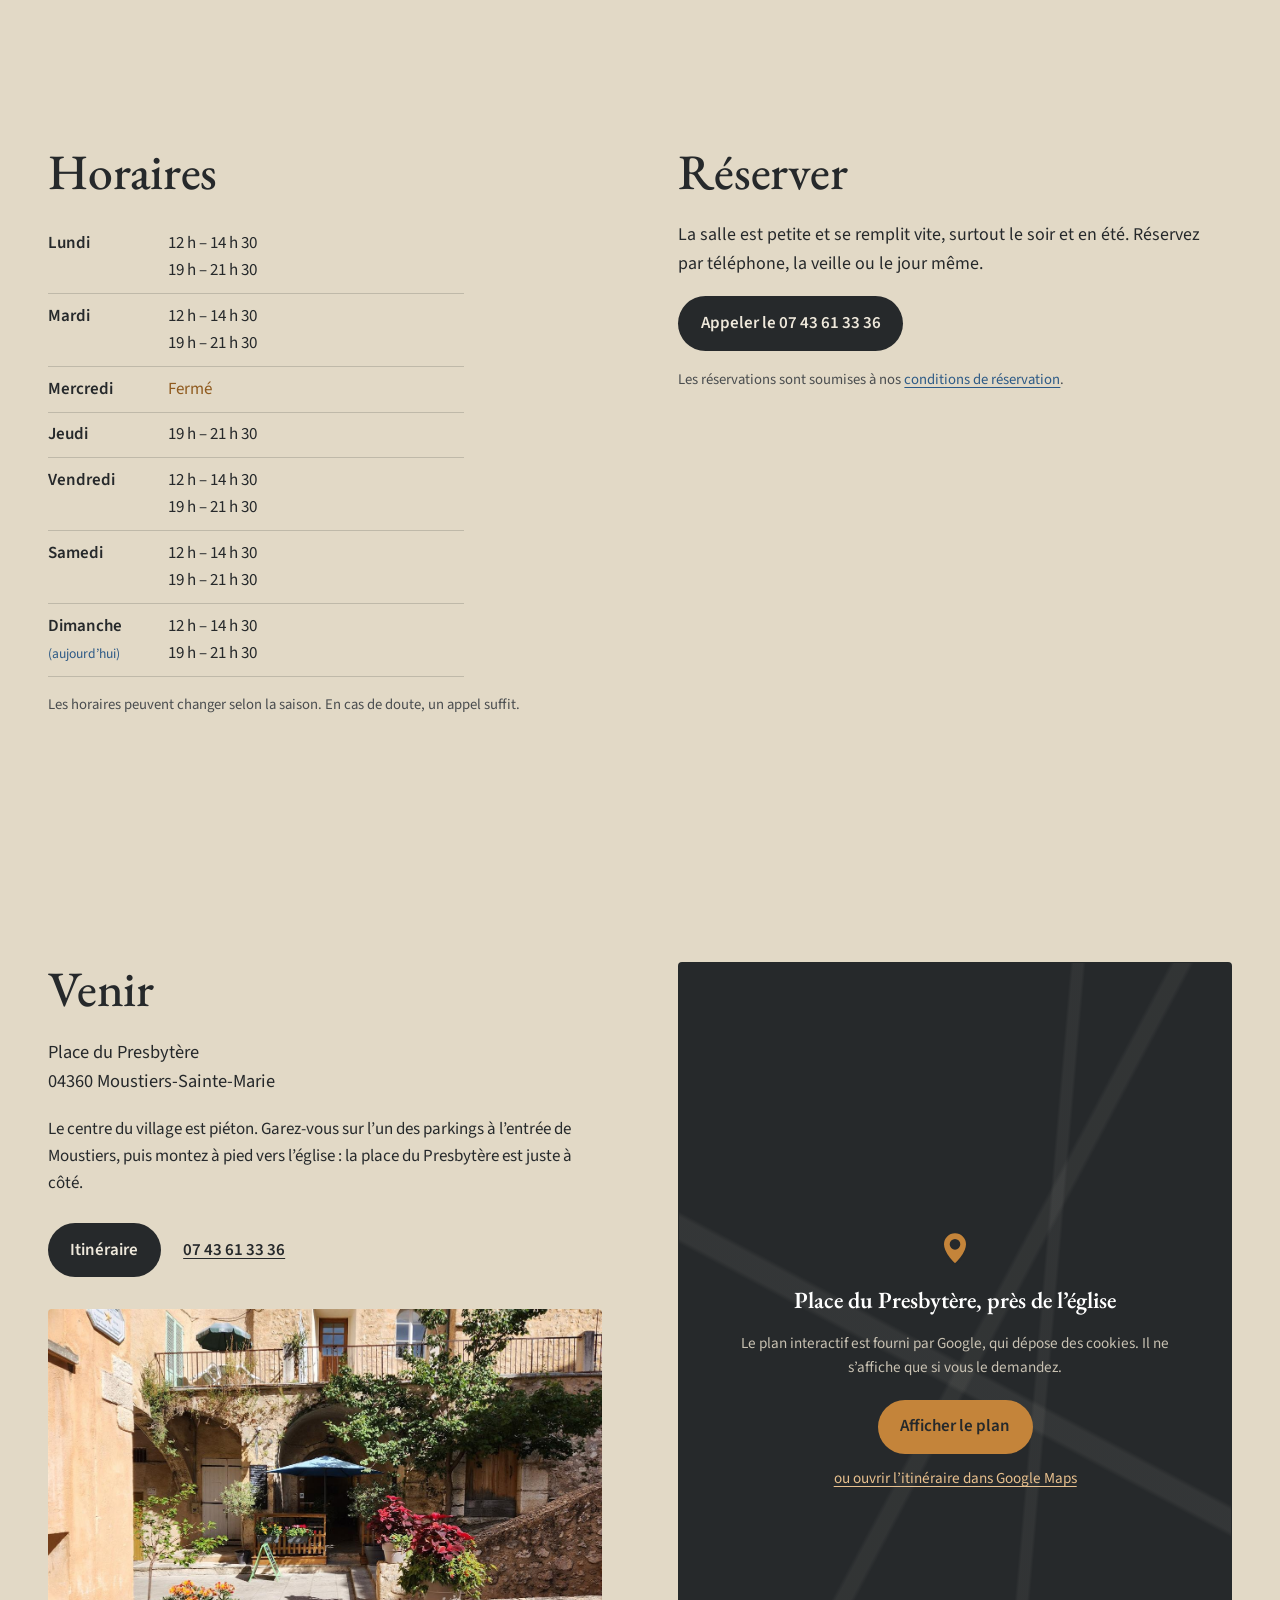
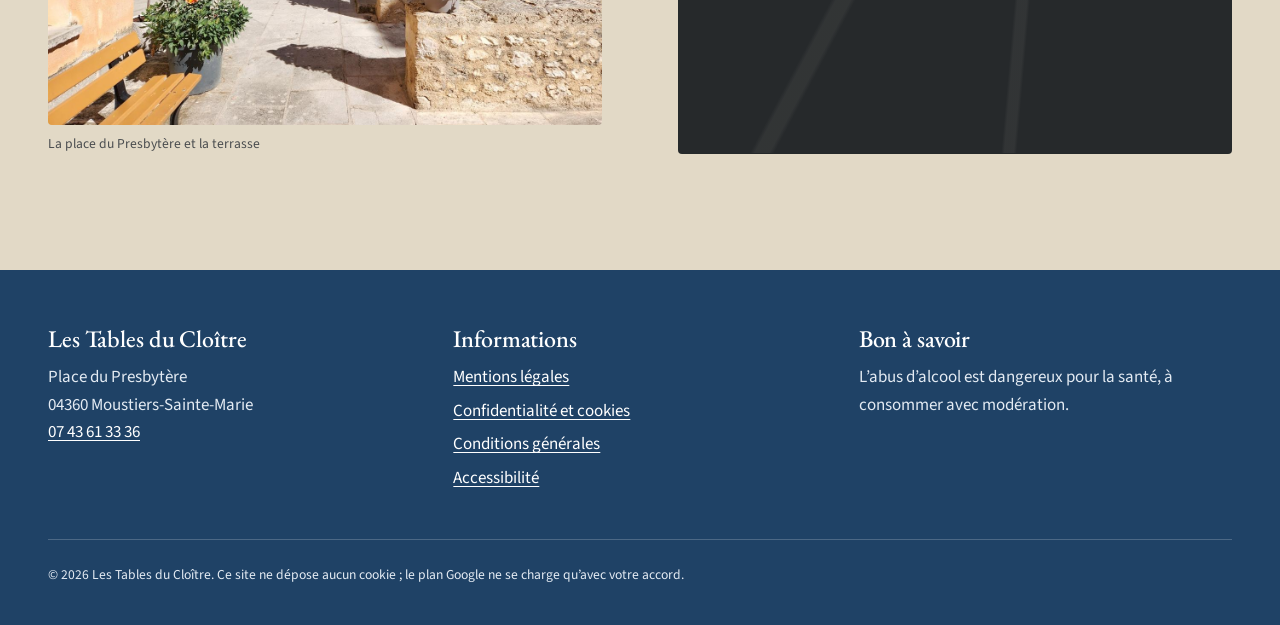
==== commit 689dff9b: "Itinéraire et plan Google avec accord du visiteur, polices EB Garamond et Source Sans 3 Lien Itinéra" ====
--- a/site/index.html
+++ b/site/index.html
@@ -13,7 +13,7 @@
   <meta property="og:locale" content="fr_FR">
   <meta name="theme-color" content="#26292b">
   <link rel="icon" href="img/favicon.svg" type="image/svg+xml">
-  <link rel="preload" href="fonts/im-fell-dw-pica.woff2" as="font" type="font/woff2" crossorigin>
+  <link rel="preload" href="fonts/eb-garamond.woff2" as="font" type="font/woff2" crossorigin>
   <link rel="stylesheet" href="css/style.css">
   <script type="application/ld+json">
   {
@@ -186,13 +186,26 @@
           <h2 id="titre-venir">Venir</h2>
           <address class="adresse">Place du Presbytère<br>04360 Moustiers-Sainte-Marie</address>
           <p>Le centre du village est piéton. Garez-vous sur l’un des parkings à l’entrée de Moustiers, puis montez à pied vers l’église : la place du Presbytère est juste à côté.</p>
-          <p><a href="https://www.google.com/maps/search/?api=1&amp;query=Les+Tables+du+Cloitre+Moustiers-Sainte-Marie" rel="noopener" target="_blank">Itinéraire Google Maps</a><br>
-          <a href="https://www.openstreetmap.org/?mlat=43.84723&amp;mlon=6.22189#map=18/43.84723/6.22189" rel="noopener" target="_blank">Voir sur OpenStreetMap</a></p>
-        </div>
-        <figure class="acces-photo">
-          <img src="img/place-presbytere.jpg" width="1300" height="975" loading="lazy" alt="La place du Presbytère ensoleillée, avec le parasol bleu et la terrasse du restaurant sous l’arche.">
-          <figcaption>La place du Presbytère et la terrasse</figcaption>
-        </figure>
+          <p class="liens-acces">
+            <a class="bouton" href="https://www.google.com/maps/dir/?api=1&amp;destination=Restaurant+Les+Tables+du+Clo%C3%AEtre+Place+du+Presbyt%C3%A8re+04360+Moustiers-Sainte-Marie" target="_blank" rel="noopener">Itinéraire</a>
+            <a class="lien-simple" href="tel:+33743613336">07 43 61 33 36</a>
+          </p>
+          <figure class="acces-photo">
+            <img src="img/place-presbytere.jpg" width="1300" height="975" loading="lazy" alt="La place du Presbytère ensoleillée, avec le parasol bleu et la terrasse du restaurant sous l’arche.">
+            <figcaption>La place du Presbytère et la terrasse</figcaption>
+          </figure>
+        </div>
+        <!-- Le plan Google ne se charge qu'avec l'accord du visiteur (Google y dépose des cookies) -->
+        <div class="plan" data-map
+             data-map-src="https://maps.google.com/maps?q=Restaurant%20Les%20Tables%20du%20Clo%C3%AEtre%2C%20Place%20du%20Presbyt%C3%A8re%2C%2004360%20Moustiers-Sainte-Marie&amp;z=17&amp;hl=fr&amp;output=embed">
+          <div class="plan-accord">
+            <svg class="plan-repere" viewBox="0 0 24 24" aria-hidden="true"><path d="M12 21s-6.5-5.6-6.5-11a6.5 6.5 0 0 1 13 0c0 5.4-6.5 11-6.5 11z"/><circle cx="12" cy="10" r="2.4"/></svg>
+            <p class="plan-lieu">Place du Presbytère, près de l’église</p>
+            <p class="plan-note">Le plan interactif est fourni par Google, qui dépose des cookies. Il ne s’affiche que si vous le demandez.</p>
+            <button class="bouton" type="button" data-map-load>Afficher le plan</button>
+            <a class="plan-alt" href="https://www.google.com/maps/dir/?api=1&amp;destination=Restaurant+Les+Tables+du+Clo%C3%AEtre+Place+du+Presbyt%C3%A8re+04360+Moustiers-Sainte-Marie" target="_blank" rel="noopener">ou ouvrir l’itinéraire dans Google Maps</a>
+          </div>
+        </div>
       </div>
     </section>
   </main>
@@ -217,7 +230,7 @@
         <p>L’abus d’alcool est dangereux pour la santé, à consommer avec modération.</p>
       </div>
     </div>
-    <p class="pied__bas">© <span id="annee">2026</span> Les Tables du Cloître. Ce site ne dépose aucun cookie.</p>
+    <p class="pied__bas">© <span id="annee">2026</span> Les Tables du Cloître. Ce site ne dépose aucun cookie ; le plan Google ne se charge qu’avec votre accord.</p>
   </footer>
 
   <script src="js/site.js" defer></script>
--- a/site/css/style.css
+++ b/site/css/style.css
@@ -4,15 +4,15 @@
 
 /* Polices hébergées sur le site (aucune requête vers Google Fonts, donc aucune donnée transmise à un tiers) */
 @font-face {
-  font-family: "IM Fell DW Pica";
-  src: url("../fonts/im-fell-dw-pica.woff2") format("woff2");
-  font-weight: 400;
+  font-family: "EB Garamond";
+  src: url("../fonts/eb-garamond.woff2") format("woff2");
+  font-weight: 400 800;
   font-style: normal;
   font-display: swap;
 }
 @font-face {
-  font-family: "Karla";
-  src: url("../fonts/karla.woff2") format("woff2");
+  font-family: "Source Sans 3";
+  src: url("../fonts/source-sans-3.woff2") format("woff2");
   font-weight: 400 700;
   font-style: normal;
   font-display: swap;
@@ -30,8 +30,8 @@
   --olivier: #5f6f35;
   --trait: rgba(38, 41, 43, 0.18);
 
-  --serif: "IM Fell DW Pica", "Iowan Old Style", Georgia, serif;
-  --sans: "Karla", "Segoe UI", system-ui, sans-serif;
+  --serif: "EB Garamond", Garamond, "Times New Roman", serif;
+  --sans: "Source Sans 3", "Segoe UI", system-ui, sans-serif;
 
   --mesure: 34rem;
   --gouttiere: clamp(1rem, 4vw, 3rem);
@@ -71,7 +71,7 @@
 
 h1, h2, h3 {
   font-family: var(--serif);
-  font-weight: 400;
+  font-weight: 500;
   line-height: 1.08;
   margin: 0;
   letter-spacing: -0.005em;
@@ -209,8 +209,8 @@
 .carte-entete .chapeau { color: #d6cfbf; margin: 0; }
 .carte {
   display: grid;
-  grid-template-columns: repeat(auto-fit, minmax(16rem, 1fr));
-  gap: 2.5rem 3.5rem;
+  grid-template-columns: repeat(auto-fit, minmax(13.5rem, 1fr));
+  gap: 2.5rem 3rem;
 }
 .carte h3 {
   color: var(--ocre);
@@ -247,7 +247,7 @@
 .horaires tr.aujourdhui th::after { content: " (aujourd’hui)"; font-weight: 400; color: var(--bleu); font-size: .85rem; }
 .petit { font-size: .92rem; color: var(--ardoise-douce); margin-top: 1rem; max-width: var(--mesure); }
 .adresse { font-style: normal; font-size: 1.15rem; margin-bottom: 1.2rem; }
-.acces-photo { margin-top: 2rem; }
+.acces-photo { margin: 2rem 0 0; }
 .acces-photo img { border-radius: 4px; }
 
 /* Avis */
@@ -295,3 +295,41 @@
   .ouverture h1 span { padding-left: .5em; }
   .lieu__photos figure:last-child { margin-top: 2rem; }
 }
+
+/* Plan Google : chargé seulement avec l'accord du visiteur */
+.liens-acces { display: flex; flex-wrap: wrap; align-items: center; gap: .8rem 1.4rem; margin-top: 1.6rem; }
+.plan {
+  position: relative;
+  min-height: 420px;
+  border-radius: 4px;
+  overflow: hidden;
+  background: var(--ardoise);
+  border: 1px solid var(--trait);
+}
+.plan-accord {
+  height: 100%;
+  min-height: 420px;
+  display: flex; flex-direction: column; align-items: center; justify-content: center; gap: .75rem;
+  padding: 2.5rem 1.5rem;
+  text-align: center;
+  color: var(--pierre-claire);
+  /* Évocation de ruelles, sans rien charger */
+  background:
+    linear-gradient(28deg, transparent 47%, rgba(238,232,219,.07) 47.5%, rgba(238,232,219,.07) 49.5%, transparent 50%),
+    linear-gradient(-62deg, transparent 47%, rgba(238,232,219,.06) 47.5%, rgba(238,232,219,.06) 49%, transparent 49.5%),
+    linear-gradient(95deg, transparent 63%, rgba(238,232,219,.06) 63.5%, rgba(238,232,219,.06) 65%, transparent 65.5%);
+}
+.plan-repere { width: 44px; height: 44px; fill: var(--ocre); stroke: var(--ardoise); stroke-width: 1; }
+.plan-repere circle { fill: var(--ardoise); }
+.plan-lieu { margin: 0; font-family: var(--serif); font-weight: 600; font-size: 1.45rem; color: #fff; }
+.plan-note { margin: 0 0 .5rem; max-width: 30rem; font-size: .95rem; color: #c8c1b2; }
+.plan .bouton { background: var(--ocre); color: var(--ardoise); border: 0; font: inherit; font-weight: 600; cursor: pointer; }
+.plan .bouton:hover { background: var(--pierre-claire); color: var(--ardoise); }
+.plan-alt { font-size: .95rem; color: #e8c08e; }
+.plan-alt:hover { color: #fff; }
+.plan iframe { width: 100%; height: 100%; min-height: 420px; border: 0; display: block; }
+
+/* Bouton de retrait de l'accord (page confidentialité) */
+button.bouton { border: 0; font: inherit; font-weight: 600; cursor: pointer; }
+button.bouton:disabled { opacity: .45; cursor: default; }
+.etat-accord { display: inline-block; margin-left: .8rem; font-size: .92rem; color: var(--ardoise-douce); }
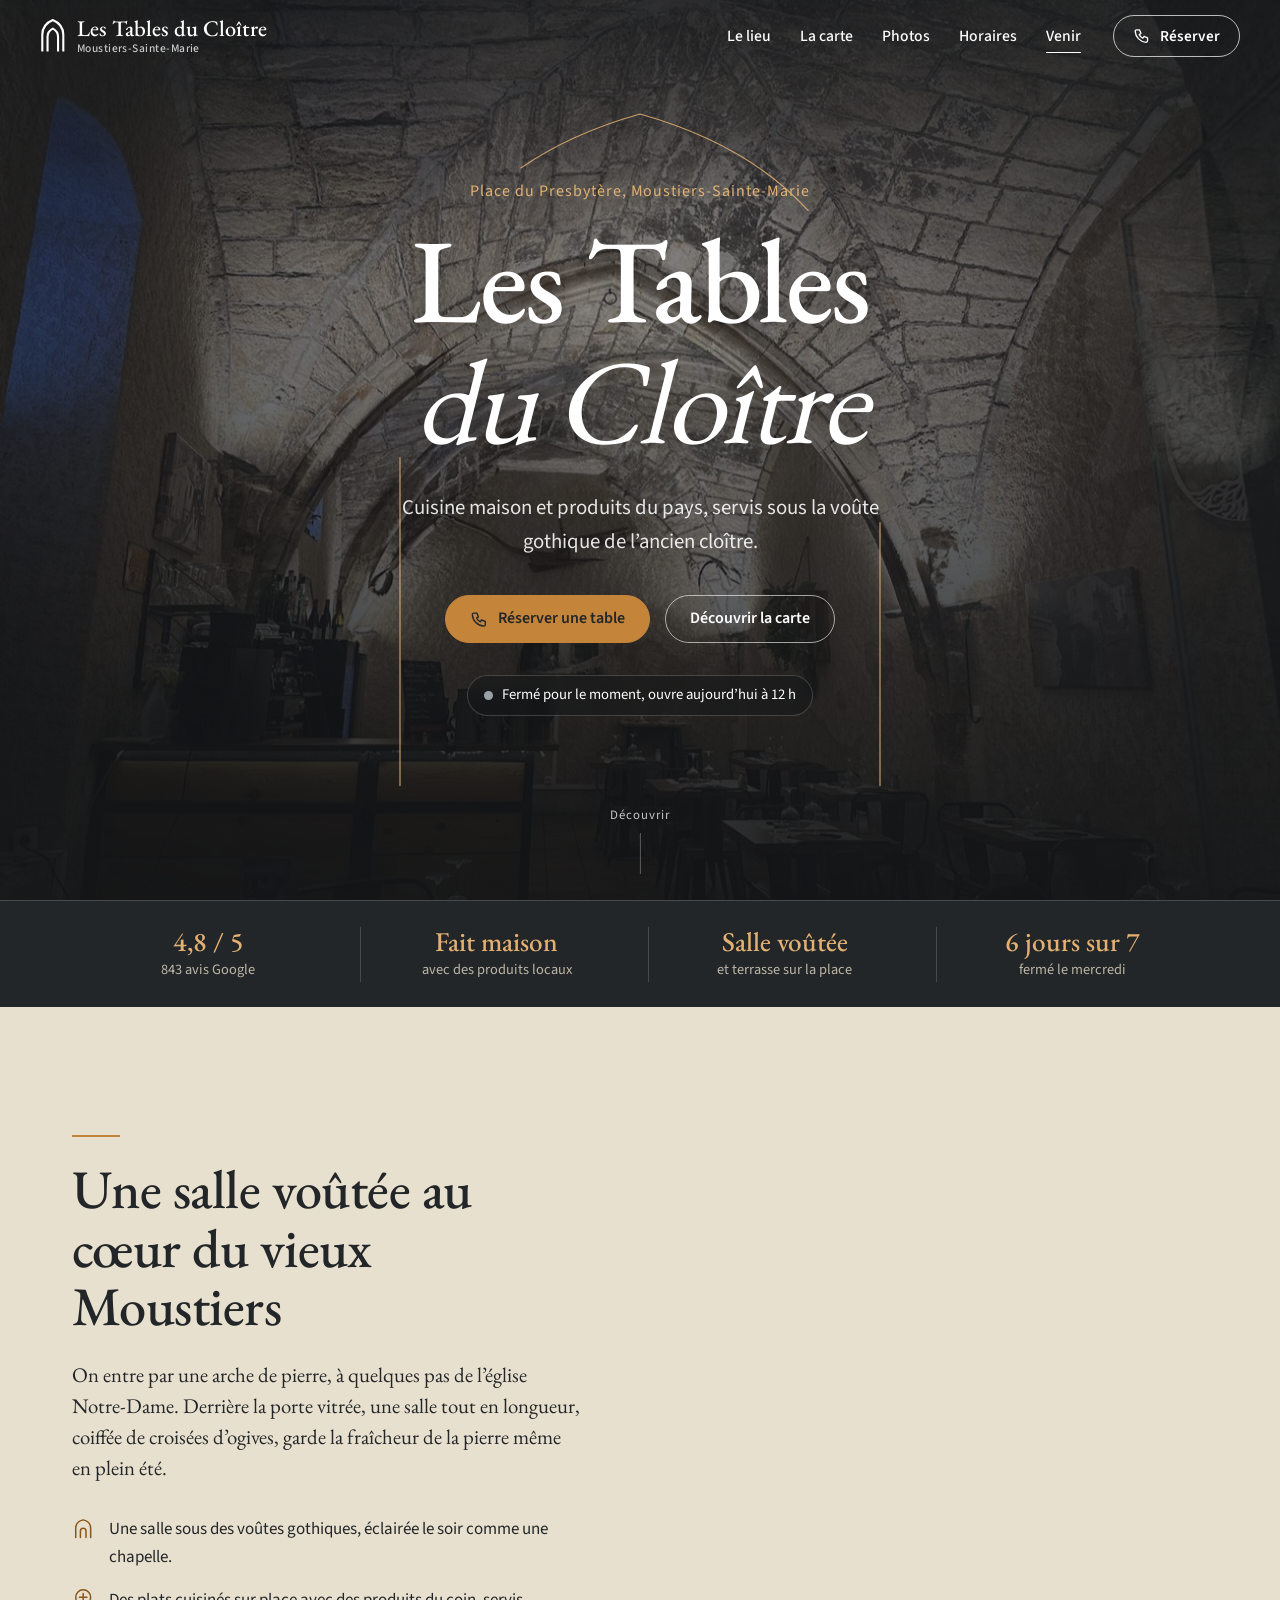
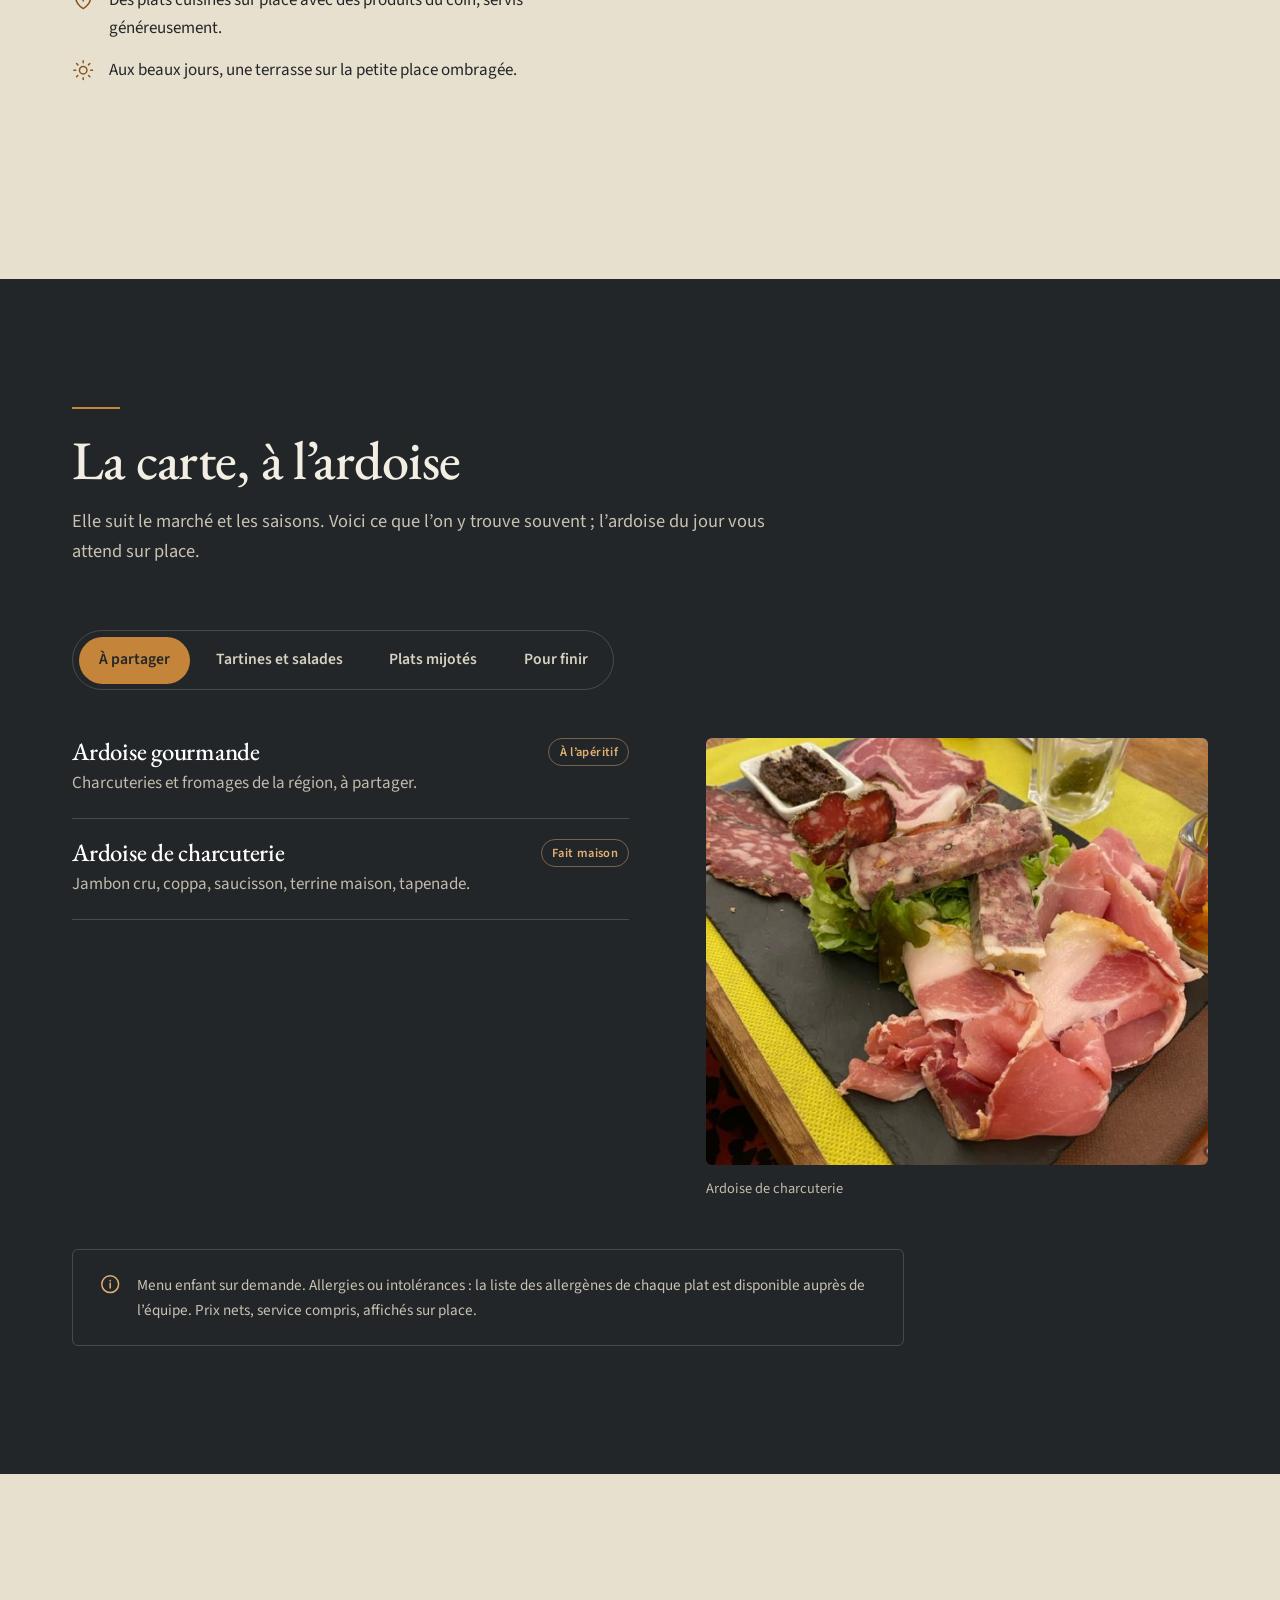
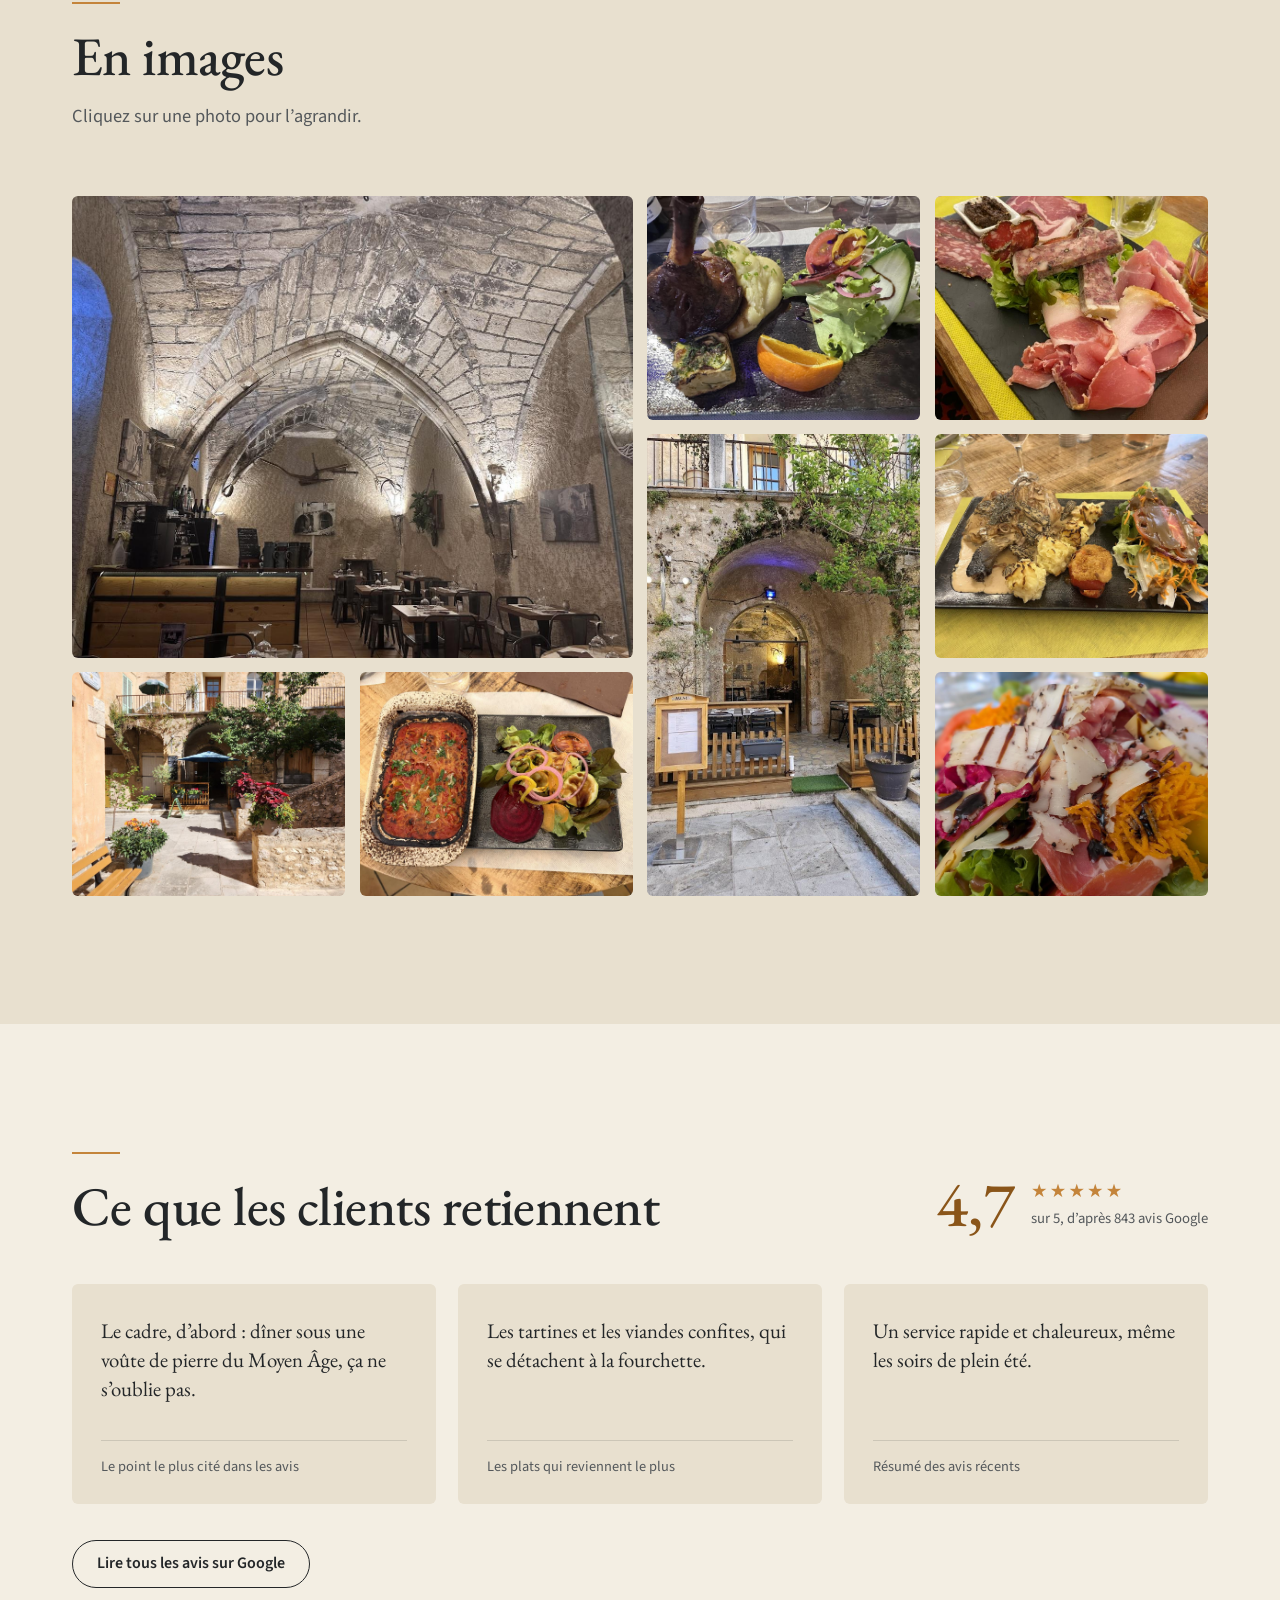
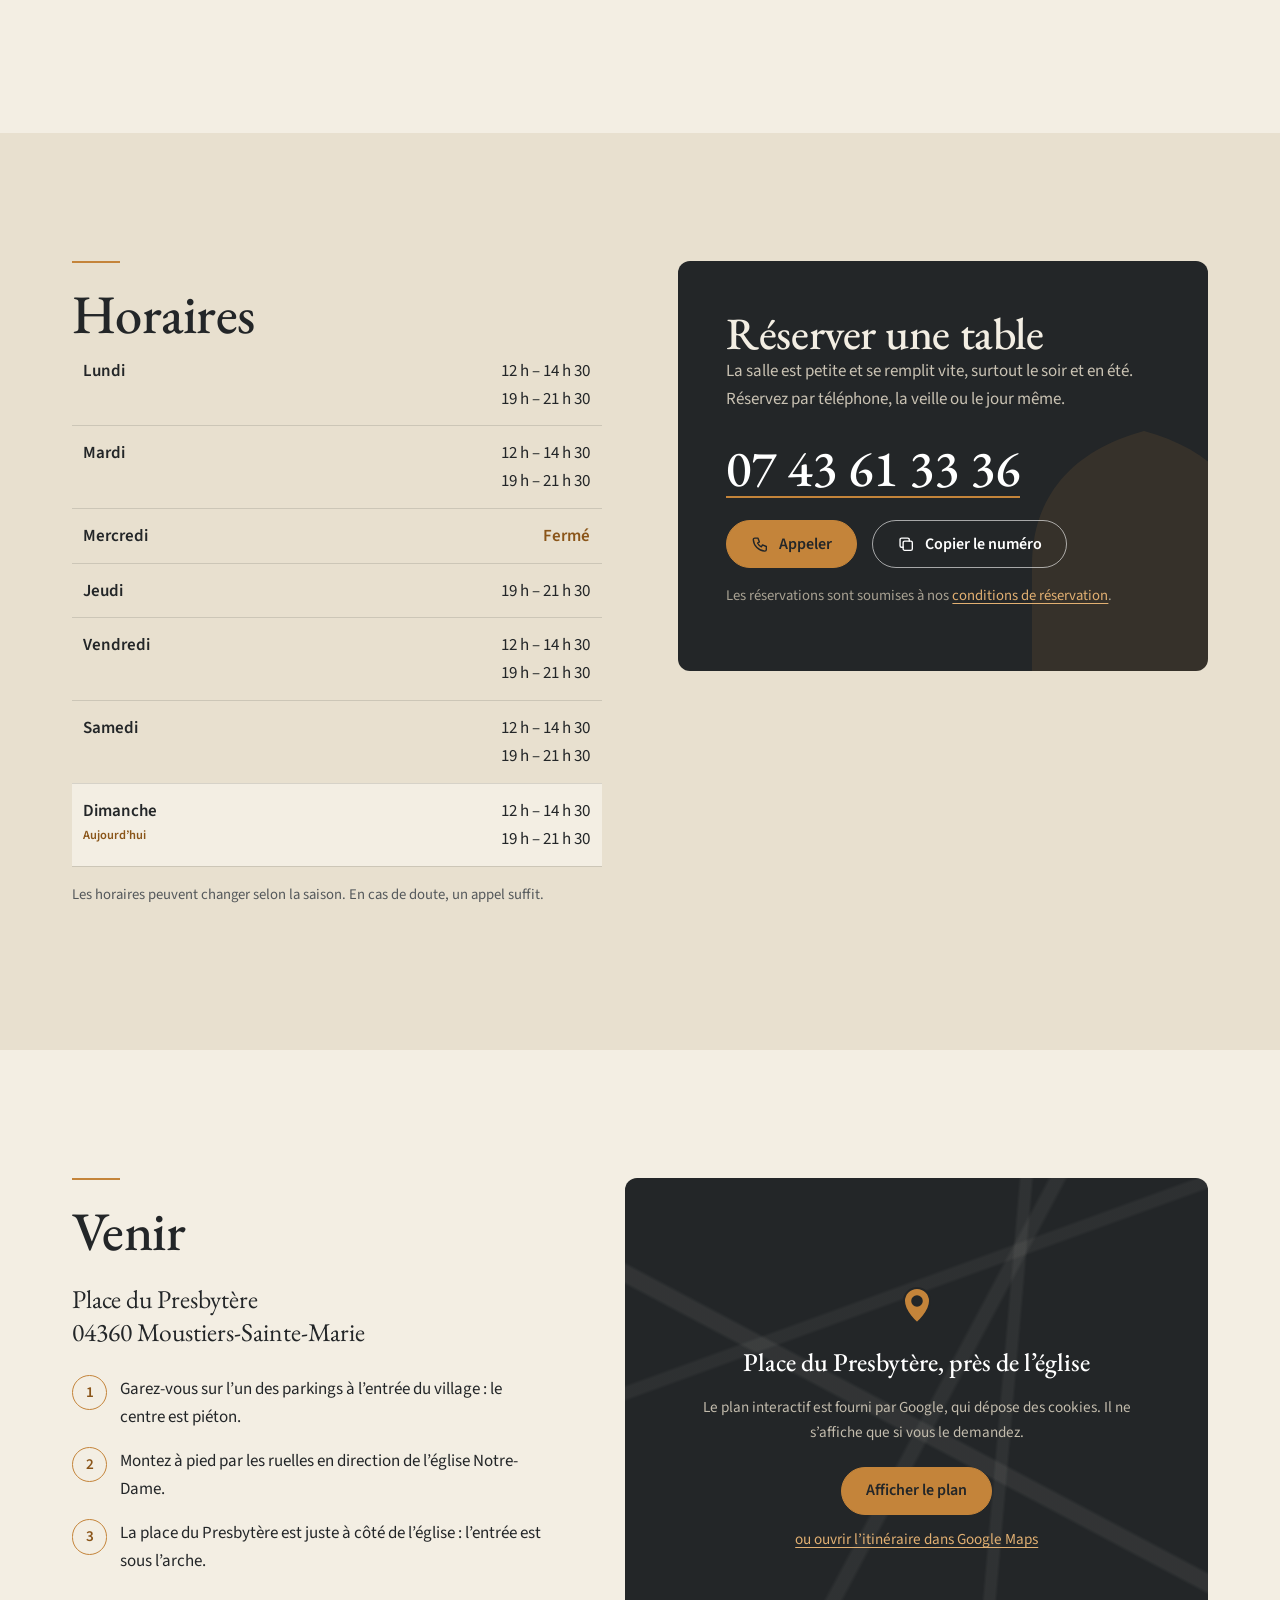
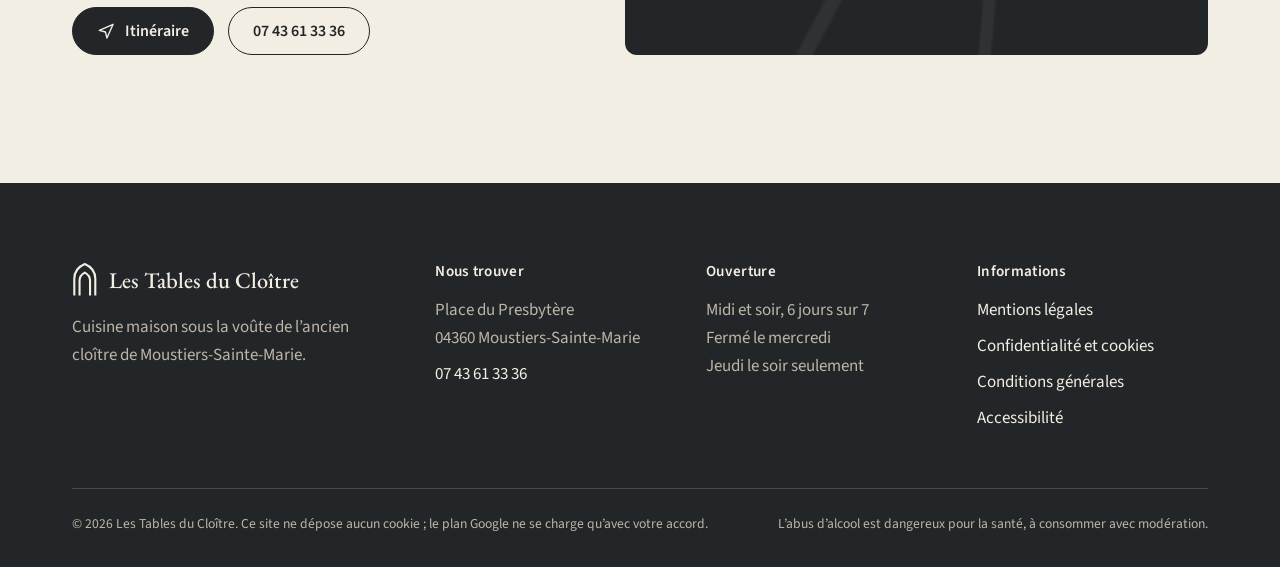
==== commit 0c140bfd: "Refonte du site : ouverture plein écran, carte à onglets, galerie, animations Ouverture plein écran " ====
--- a/site/index.html
+++ b/site/index.html
@@ -2,7 +2,7 @@
 <html lang="fr">
 <head>
   <meta charset="utf-8">
-  <meta name="viewport" content="width=device-width, initial-scale=1">
+  <meta name="viewport" content="width=device-width, initial-scale=1, viewport-fit=cover">
   <title>Les Tables du Cloître | Restaurant à Moustiers-Sainte-Marie</title>
   <meta name="description" content="Restaurant de cuisine maison et produits locaux sous la voûte gothique de l’ancien cloître de Moustiers-Sainte-Marie. Tartines, ardoises, plats mijotés. Réservation au 07 43 61 33 36.">
   <link rel="canonical" href="https://les-tables-du-cloitre.onrender.com/">
@@ -11,10 +11,12 @@
   <meta property="og:description" content="Cuisine maison et produits locaux sous la voûte de l’ancien cloître, place du Presbytère.">
   <meta property="og:image" content="https://les-tables-du-cloitre.onrender.com/img/voute.jpg">
   <meta property="og:locale" content="fr_FR">
-  <meta name="theme-color" content="#26292b">
+  <meta name="theme-color" content="#232628">
   <link rel="icon" href="img/favicon.svg" type="image/svg+xml">
   <link rel="preload" href="fonts/eb-garamond.woff2" as="font" type="font/woff2" crossorigin>
+  <link rel="preload" href="img/voute.jpg" as="image">
   <link rel="stylesheet" href="css/style.css">
+  <script>document.documentElement.classList.add('js');</script>
   <script type="application/ld+json">
   {
     "@context": "https://schema.org",
@@ -35,6 +37,7 @@
       "addressCountry": "FR"
     },
     "geo": { "@type": "GeoCoordinates", "latitude": 43.8472262, "longitude": 6.2218859 },
+    "hasMap": "https://maps.google.com/?cid=9205552214971669910",
     "openingHoursSpecification": [
       { "@type": "OpeningHoursSpecification", "dayOfWeek": ["Monday","Tuesday","Friday","Saturday","Sunday"], "opens": "12:00", "closes": "14:30" },
       { "@type": "OpeningHoursSpecification", "dayOfWeek": ["Monday","Tuesday","Thursday","Friday","Saturday","Sunday"], "opens": "19:00", "closes": "21:30" }
@@ -46,119 +49,207 @@
 <body>
   <a class="saut" href="#contenu">Aller au contenu</a>
 
-  <header class="entete">
-    <a class="marque" href="./">Les Tables du Cloître<small>Moustiers-Sainte-Marie</small></a>
-    <nav class="nav" aria-label="Navigation principale">
-      <a href="#lieu">Le lieu</a>
-      <a href="#carte">La carte</a>
-      <a href="#horaires">Horaires</a>
-      <a href="#venir">Venir</a>
-      <a class="tel" href="tel:+33743613336">Réserver : 07 43 61 33 36</a>
-    </nav>
+  <header class="entete" data-entete>
+    <div class="conteneur">
+      <a class="marque" href="/" aria-label="Les Tables du Cloître, accueil">
+        <svg viewBox="0 0 24 32" aria-hidden="true"><path d="M2 31V15C2 8 6 3.5 12 1c6 2.5 10 7 10 14v16"/><path d="M7 31V17c0-3.4 1.9-6.2 5-7.8 3.1 1.6 5 4.4 5 7.8v14"/></svg>
+        <span>Les Tables du Cloître<small>Moustiers-Sainte-Marie</small></span>
+      </a>
+      <button class="burger" type="button" aria-expanded="false" aria-controls="menu" data-burger><span></span><b class="invisible">Menu</b></button>
+      <nav class="nav" id="menu" aria-label="Navigation principale" data-nav>
+        <ul class="nav__liens">
+          <li><a href="/#lieu">Le lieu</a></li>
+          <li><a href="/#carte">La carte</a></li>
+          <li><a href="/#galerie">Photos</a></li>
+          <li><a href="/#horaires">Horaires</a></li>
+          <li><a href="/#venir">Venir</a></li>
+        </ul>
+        <a class="bouton" href="tel:+33743613336">
+          <svg viewBox="0 0 24 24" aria-hidden="true"><path d="M5 4h4l2 5-2.5 1.5a11 11 0 0 0 5 5L15 13l5 2v4a2 2 0 0 1-2 2A16 16 0 0 1 3 6a2 2 0 0 1 2-2"/></svg>
+          Réserver
+        </a>
+      </nav>
+    </div>
   </header>
 
   <main id="contenu">
+    <!-- Ouverture -->
     <section class="ouverture" aria-labelledby="titre">
-      <div class="ouverture__texte">
-        <h1 id="titre">Les Tables <span>du Cloître</span></h1>
-        <p class="ouverture__intro">Cuisine maison et produits locaux, servis sous la voûte gothique de l’ancien cloître de Moustiers-Sainte-Marie.</p>
-        <div class="actions">
-          <a class="bouton" href="tel:+33743613336">Appeler pour réserver</a>
-          <a class="lien-simple" href="#carte">Voir la carte</a>
-        </div>
-        <p class="note-avis"><strong>4,8 sur 5</strong> sur Google, d’après 843 avis de clients.</p>
-      </div>
-      <figure class="ogive">
-        <img src="img/voute.jpg" width="1300" height="975" alt="La salle du restaurant sous sa voûte d’ogives en pierre, avec le bar en bois et les tables dressées." fetchpriority="high">
-      </figure>
-    </section>
-
+      <div class="ouverture__fond">
+        <img src="img/voute.jpg" width="1300" height="975" alt="" fetchpriority="high">
+      </div>
+      <svg class="ouverture__ogive" viewBox="0 0 100 140" aria-hidden="true"><path pathLength="1" vector-effect="non-scaling-stroke" d="M0 140V62C0 30 18 9 50 0c32 9 50 30 50 62v78"/></svg>
+      <div class="ouverture__contenu">
+        <p class="ouverture__lieu apparait">Place du Presbytère, Moustiers-Sainte-Marie</p>
+        <h1 id="titre"><span class="ligne"><span>Les Tables</span></span><span class="ligne"><span>du Cloître</span></span></h1>
+        <p class="ouverture__texte apparait apparait--2">Cuisine maison et produits du pays, servis sous la voûte gothique de l’ancien cloître.</p>
+        <div class="actions apparait apparait--3">
+          <a class="bouton bouton--ocre" href="tel:+33743613336">
+            <svg viewBox="0 0 24 24" aria-hidden="true"><path d="M5 4h4l2 5-2.5 1.5a11 11 0 0 0 5 5L15 13l5 2v4a2 2 0 0 1-2 2A16 16 0 0 1 3 6a2 2 0 0 1 2-2"/></svg>
+            Réserver une table
+          </a>
+          <a class="bouton bouton--contour-clair" href="#carte">Découvrir la carte</a>
+        </div>
+        <p class="statut apparait apparait--3" data-statut hidden><span class="statut__point"></span><span data-statut-texte></span></p>
+      </div>
+      <a class="defiler" href="#lieu" aria-label="Descendre vers la présentation">Découvrir<span></span></a>
+    </section>
+
+    <div class="bandeau" aria-label="En quelques mots">
+      <ul>
+        <li><strong>4,8 / 5</strong><span>843 avis Google</span></li>
+        <li><strong>Fait maison</strong><span>avec des produits locaux</span></li>
+        <li><strong>Salle voûtée</strong><span>et terrasse sur la place</span></li>
+        <li><strong>6 jours sur 7</strong><span>fermé le mercredi</span></li>
+      </ul>
+    </div>
+
+    <!-- Le lieu -->
     <section class="section" id="lieu" aria-labelledby="titre-lieu">
-      <div class="lieu">
+      <div class="conteneur lieu">
         <div class="lieu__texte">
-          <h2 id="titre-lieu">Une salle voûtée au cœur du village</h2>
-          <p class="chapeau">On entre par une arche de pierre, place du Presbytère, à quelques pas de l’église Notre-Dame. Derrière la porte vitrée, une salle tout en longueur, coiffée de croisées d’ogives, garde la fraîcheur de la pierre même en plein été.</p>
-          <p>Aux beaux jours, quelques tables s’installent dehors, sur la petite place ombragée par un arbre, entre les pots de fleurs et les façades ocre du vieux Moustiers.</p>
-          <p>La cuisine est faite sur place, avec des produits du coin : charcuteries et fromages à partager, tartines gratinées, viandes confites longuement, légumes du marché. Les assiettes sont généreuses et le service, attentif, sans cérémonie.</p>
+          <span class="filet revele" aria-hidden="true"></span>
+          <h2 id="titre-lieu" class="revele">Une salle voûtée au cœur du vieux Moustiers</h2>
+          <p class="chapeau revele" data-delai="1">On entre par une arche de pierre, à quelques pas de l’église Notre-Dame. Derrière la porte vitrée, une salle tout en longueur, coiffée de croisées d’ogives, garde la fraîcheur de la pierre même en plein été.</p>
+          <ul class="lieu__points">
+            <li class="revele" data-delai="1">
+              <svg viewBox="0 0 24 24" aria-hidden="true"><path d="M4 21V11C4 6 7.5 3 12 2c4.5 1 8 4 8 9v10M9 21v-7a3 3 0 0 1 6 0v7"/></svg>
+              <span>Une salle sous des voûtes gothiques, éclairée le soir comme une chapelle.</span>
+            </li>
+            <li class="revele" data-delai="2">
+              <svg viewBox="0 0 24 24" aria-hidden="true"><path d="M12 22c5-3 8-7 8-12a8 8 0 0 0-16 0c0 5 3 9 8 12z"/><path d="M12 6v8M8 10h8"/></svg>
+              <span>Des plats cuisinés sur place avec des produits du coin, servis généreusement.</span>
+            </li>
+            <li class="revele" data-delai="3">
+              <svg viewBox="0 0 24 24" aria-hidden="true"><circle cx="12" cy="12" r="4"/><path d="M12 2v2M12 20v2M2 12h2M20 12h2M4.9 4.9l1.4 1.4M17.7 17.7l1.4 1.4M4.9 19.1l1.4-1.4M17.7 6.3l1.4-1.4"/></svg>
+              <span>Aux beaux jours, une terrasse sur la petite place ombragée.</span>
+            </li>
+          </ul>
+          <a class="lien-fleche revele" href="#galerie">Voir les photos <svg viewBox="0 0 24 24" aria-hidden="true"><path d="M5 12h14M13 6l6 6-6 6"/></svg></a>
         </div>
         <div class="lieu__photos">
-          <figure>
-            <div class="ogive"><img src="img/entree.jpg" width="900" height="1200" loading="lazy" alt="L’entrée du restaurant sous une arche en pierre, avec la terrasse en bois et le présentoir du menu."></div>
-            <figcaption>L’entrée, sous l’arche</figcaption>
+          <figure class="ogive revele-ogive">
+            <img src="img/salle.jpg" width="900" height="1200" loading="lazy" alt="Des clients attablés dans la salle voûtée éclairée le soir.">
           </figure>
-          <figure>
-            <div class="ogive"><img src="img/salle.jpg" width="900" height="1200" loading="lazy" alt="Des clients attablés dans la salle voûtée éclairée le soir."></div>
-            <figcaption>La salle, un soir d’été</figcaption>
+          <figure class="ogive revele-ogive" data-delai="2">
+            <img src="img/entree.jpg" width="900" height="1200" loading="lazy" alt="L’entrée du restaurant sous une arche en pierre, avec la terrasse en bois.">
           </figure>
         </div>
       </div>
     </section>
 
+    <!-- La carte -->
     <section class="section section--sombre" id="carte" aria-labelledby="titre-carte">
-      <div class="interieur">
-        <div class="carte-entete">
-          <h2 id="titre-carte">À l’ardoise</h2>
-          <p class="chapeau">La carte suit le marché et les saisons. Voici ce que l’on y trouve souvent ; l’ardoise du jour vous attend sur place.</p>
-        </div>
+      <div class="conteneur">
+        <div class="intro-section">
+          <span class="filet revele" aria-hidden="true"></span>
+          <h2 id="titre-carte" class="revele">La carte, à l’ardoise</h2>
+          <p class="revele" data-delai="1">Elle suit le marché et les saisons. Voici ce que l’on y trouve souvent ; l’ardoise du jour vous attend sur place.</p>
+        </div>
+
+        <div class="onglets revele" role="tablist" aria-label="Catégories de la carte" data-onglets>
+          <span class="onglets__indicateur" aria-hidden="true"></span>
+          <button class="onglet" type="button" role="tab" id="onglet-partager" aria-controls="panneau-partager" aria-selected="true" data-image="img/ardoise.jpg" data-legende="Ardoise de charcuterie">À partager</button>
+          <button class="onglet" type="button" role="tab" id="onglet-tartines" aria-controls="panneau-tartines" aria-selected="false" tabindex="-1" data-image="img/salade.jpg" data-legende="Grande salade du cloître">Tartines et salades</button>
+          <button class="onglet" type="button" role="tab" id="onglet-plats" aria-controls="panneau-plats" aria-selected="false" tabindex="-1" data-image="img/souris-agneau.jpg" data-legende="Souris d’agneau confite">Plats mijotés</button>
+          <button class="onglet" type="button" role="tab" id="onglet-desserts" aria-controls="panneau-desserts" aria-selected="false" tabindex="-1" data-image="img/poulet-morilles.jpg" data-legende="Volaille aux morilles">Pour finir</button>
+        </div>
+
         <div class="carte">
           <div>
-            <h3>À partager</h3>
-            <ul>
-              <li><b>Ardoise gourmande</b><span>Charcuteries et fromages de la région, pour l’apéritif</span></li>
-              <li><b>Ardoise de charcuterie</b><span>Jambon cru, coppa, saucisson, terrine maison, tapenade</span></li>
-            </ul>
-          </div>
-          <div>
-            <h3>Tartines et salades</h3>
-            <ul>
-              <li><b>Tartine au roquefort</b><span>Pain de campagne gratiné, salade du moment</span></li>
-              <li><b>Grande salade du cloître</b><span>Jambon cru, copeaux de fromage, carottes, crème de balsamique</span></li>
-            </ul>
-          </div>
-          <div>
-            <h3>Plats mijotés</h3>
-            <ul>
-              <li><b>Souris d’agneau confite</b><span>Purée maison, tian de légumes</span></li>
-              <li><b>Confit de canard</b><span>Peau croustillante, pommes de terre</span></li>
-              <li><b>Volaille aux morilles</b><span>Sauce crémée, pommes duchesse, tomate farcie</span></li>
-              <li><b>Cannellonis gratinés</b><span>Sauce tomate, salade composée</span></li>
-            </ul>
-          </div>
-          <div>
-            <h3>Pour finir</h3>
-            <ul>
-              <li><b>Desserts maison</b><span>Selon l’humeur de la cuisine</span></li>
-              <li><b>Cookies maison</b><span>À emporter ou avec le café</span></li>
-            </ul>
-          </div>
-        </div>
-
-        <div class="assiettes">
-          <figure><img src="img/souris-agneau.jpg" width="1300" height="975" loading="lazy" alt="Souris d’agneau confite, purée et salade sur une assiette en ardoise."><figcaption>Souris d’agneau confite</figcaption></figure>
-          <figure><img src="img/poulet-morilles.jpg" width="1300" height="975" loading="lazy" alt="Volaille aux morilles, pommes duchesse et tomate farcie."><figcaption>Volaille aux morilles</figcaption></figure>
-          <figure><img src="img/ardoise.jpg" width="777" height="800" loading="lazy" alt="Ardoise de charcuteries : jambon cru, saucisson, terrine et tapenade."><figcaption>Ardoise de charcuterie</figcaption></figure>
-          <figure><img src="img/cannellonis.jpg" width="1300" height="975" loading="lazy" alt="Cannellonis gratinés à la sauce tomate et salade composée."><figcaption>Cannellonis gratinés</figcaption></figure>
-        </div>
-
-        <p class="precision">Plats végétariens possibles, menu enfant sur demande. Allergies ou intolérances : la liste des allergènes présents dans chaque plat est disponible auprès de l’équipe, comme l’exige le règlement européen n° 1169/2011. Prix nets, service compris, affichés sur place.</p>
-      </div>
-    </section>
-
-    <section class="section" aria-labelledby="titre-avis">
-      <h2 id="titre-avis">Ce que les clients retiennent</h2>
-      <div class="avis">
-        <blockquote><p>Le cadre, d’abord : manger sous une voûte de pierre du Moyen Âge, ça ne s’oublie pas.</p><cite>Le mot qui revient le plus dans les avis Google</cite></blockquote>
-        <blockquote><p>Les tartines et les viandes confites, qui se détachent à la fourchette.</p><cite>Les plats les plus cités</cite></blockquote>
-        <blockquote><p>Un service rapide et chaleureux, même les soirs de plein été.</p><cite>Résumé des avis récents</cite></blockquote>
-      </div>
-    </section>
-
+            <div class="panneau" id="panneau-partager" role="tabpanel" aria-labelledby="onglet-partager" tabindex="0">
+              <ul class="plats">
+                <li class="plat"><h3>Ardoise gourmande</h3><span class="plat__mention">À l’apéritif</span><p>Charcuteries et fromages de la région, à partager.</p></li>
+                <li class="plat"><h3>Ardoise de charcuterie</h3><span class="plat__mention">Fait maison</span><p>Jambon cru, coppa, saucisson, terrine maison, tapenade.</p></li>
+              </ul>
+            </div>
+            <div class="panneau" id="panneau-tartines" role="tabpanel" aria-labelledby="onglet-tartines" tabindex="0" hidden>
+              <ul class="plats">
+                <li class="plat"><h3>Tartine au roquefort</h3><span class="plat__mention">La plus demandée</span><p>Pain de campagne gratiné, salade du moment.</p></li>
+                <li class="plat"><h3>Grande salade du cloître</h3><p>Jambon cru, copeaux de fromage, carottes, crème de balsamique.</p></li>
+              </ul>
+            </div>
+            <div class="panneau" id="panneau-plats" role="tabpanel" aria-labelledby="onglet-plats" tabindex="0" hidden>
+              <ul class="plats">
+                <li class="plat"><h3>Souris d’agneau confite</h3><span class="plat__mention">Fait maison</span><p>Cuite longuement, purée maison, tian de légumes.</p></li>
+                <li class="plat"><h3>Confit de canard</h3><p>Peau croustillante, pommes de terre.</p></li>
+                <li class="plat"><h3>Volaille aux morilles</h3><p>Sauce crémée, pommes duchesse, tomate farcie.</p></li>
+                <li class="plat"><h3>Cannellonis gratinés</h3><span class="plat__mention">Végétarien possible</span><p>Sauce tomate, salade composée.</p></li>
+              </ul>
+            </div>
+            <div class="panneau" id="panneau-desserts" role="tabpanel" aria-labelledby="onglet-desserts" tabindex="0" hidden>
+              <ul class="plats">
+                <li class="plat"><h3>Desserts maison</h3><p>Selon l’humeur de la cuisine et la saison.</p></li>
+                <li class="plat"><h3>Cookies maison</h3><span class="plat__mention">À emporter</span><p>Avec le café ou pour la route.</p></li>
+              </ul>
+            </div>
+          </div>
+          <div class="carte__visuel revele" data-delai="1">
+            <figure>
+              <div class="carte__cadre"><img src="img/ardoise.jpg" width="777" height="800" loading="lazy" alt="" data-carte-image></div>
+              <figcaption data-carte-legende>Ardoise de charcuterie</figcaption>
+            </figure>
+          </div>
+        </div>
+
+        <div class="carte__note revele">
+          <svg viewBox="0 0 24 24" aria-hidden="true"><circle cx="12" cy="12" r="9"/><path d="M12 8v.5M12 11v5"/></svg>
+          <p>Menu enfant sur demande. Allergies ou intolérances : la liste des allergènes de chaque plat est disponible auprès de l’équipe. Prix nets, service compris, affichés sur place.</p>
+        </div>
+      </div>
+    </section>
+
+    <!-- Galerie -->
+    <section class="section" id="galerie" aria-labelledby="titre-galerie">
+      <div class="conteneur">
+        <div class="intro-section">
+          <span class="filet revele" aria-hidden="true"></span>
+          <h2 id="titre-galerie" class="revele">En images</h2>
+          <p class="revele" data-delai="1">Cliquez sur une photo pour l’agrandir.</p>
+        </div>
+        <div class="galerie" data-galerie>
+          <button type="button" class="revele"><img src="img/voute.jpg" width="1300" height="975" loading="lazy" alt="La salle sous sa voûte d’ogives en pierre, avec le bar en bois."><span>La salle voûtée</span></button>
+          <button type="button" class="revele" data-delai="1"><img src="img/souris-agneau.jpg" width="1300" height="975" loading="lazy" alt="Souris d’agneau confite, purée et salade sur une assiette en ardoise."><span>Souris d’agneau confite</span></button>
+          <button type="button" class="revele" data-delai="2"><img src="img/ardoise.jpg" width="777" height="800" loading="lazy" alt="Ardoise de charcuteries : jambon cru, saucisson, terrine et tapenade."><span>Ardoise de charcuterie</span></button>
+          <button type="button" class="revele" data-delai="1"><img src="img/entree.jpg" width="900" height="1200" loading="lazy" alt="L’entrée du restaurant sous une arche en pierre."><span>L’entrée, sous l’arche</span></button>
+          <button type="button" class="revele" data-delai="2"><img src="img/poulet-morilles.jpg" width="1300" height="975" loading="lazy" alt="Volaille aux morilles, pommes duchesse et tomate farcie."><span>Volaille aux morilles</span></button>
+          <button type="button" class="revele" data-delai="3"><img src="img/place-presbytere.jpg" width="1300" height="975" loading="lazy" alt="La place du Presbytère ensoleillée, avec le parasol bleu et la terrasse."><span>La place du Presbytère</span></button>
+          <button type="button" class="revele" data-delai="1"><img src="img/cannellonis.jpg" width="1300" height="975" loading="lazy" alt="Cannellonis gratinés à la sauce tomate et salade composée."><span>Cannellonis gratinés</span></button>
+          <button type="button" class="revele" data-delai="2"><img src="img/salade.jpg" width="1300" height="975" loading="lazy" alt="Salade de jambon cru, copeaux de fromage et carottes râpées."><span>Grande salade</span></button>
+        </div>
+      </div>
+    </section>
+
+    <!-- Avis -->
+    <section class="section section--claire" aria-labelledby="titre-avis">
+      <div class="conteneur">
+        <div class="avis__entete">
+          <div class="intro-section">
+            <span class="filet revele" aria-hidden="true"></span>
+            <h2 id="titre-avis" class="revele">Ce que les clients retiennent</h2>
+          </div>
+          <div class="note-globale revele" data-delai="1">
+            <strong data-compteur="4.8">4,8</strong>
+            <div><span class="etoiles" aria-hidden="true">★★★★★</span><small>sur 5, d’après 843 avis Google</small></div>
+          </div>
+        </div>
+        <div class="avis">
+          <figure class="avis__carte revele"><blockquote><p>Le cadre, d’abord : dîner sous une voûte de pierre du Moyen Âge, ça ne s’oublie pas.</p></blockquote><figcaption>Le point le plus cité dans les avis</figcaption></figure>
+          <figure class="avis__carte revele" data-delai="1"><blockquote><p>Les tartines et les viandes confites, qui se détachent à la fourchette.</p></blockquote><figcaption>Les plats qui reviennent le plus</figcaption></figure>
+          <figure class="avis__carte revele" data-delai="2"><blockquote><p>Un service rapide et chaleureux, même les soirs de plein été.</p></blockquote><figcaption>Résumé des avis récents</figcaption></figure>
+        </div>
+        <p class="avis__lien revele"><a class="bouton bouton--contour" href="https://maps.google.com/?cid=9205552214971669910" target="_blank" rel="noopener">Lire tous les avis sur Google</a></p>
+      </div>
+    </section>
+
+    <!-- Horaires et réservation -->
     <section class="section" id="horaires" aria-labelledby="titre-horaires">
-      <div class="pratique">
-        <div>
-          <h2 id="titre-horaires">Horaires</h2>
-          <table class="horaires">
-            <caption class="saut">Horaires d’ouverture du restaurant</caption>
+      <div class="conteneur resa">
+        <div>
+          <span class="filet revele" aria-hidden="true"></span>
+          <h2 id="titre-horaires" class="revele">Horaires</h2>
+          <table class="horaires revele" data-delai="1">
+            <caption class="invisible">Horaires d’ouverture du restaurant</caption>
             <tbody>
               <tr data-jour="1"><th scope="row">Lundi</th><td>12 h – 14 h 30<br>19 h – 21 h 30</td></tr>
               <tr data-jour="2"><th scope="row">Mardi</th><td>12 h – 14 h 30<br>19 h – 21 h 30</td></tr>
@@ -171,38 +262,53 @@
           </table>
           <p class="petit">Les horaires peuvent changer selon la saison. En cas de doute, un appel suffit.</p>
         </div>
-        <div>
-          <h2>Réserver</h2>
-          <p class="chapeau">La salle est petite et se remplit vite, surtout le soir et en été. Réservez par téléphone, la veille ou le jour même.</p>
-          <p><a class="bouton" href="tel:+33743613336">Appeler le 07 43 61 33 36</a></p>
+        <div class="carte-resa revele" data-delai="2">
+          <h2>Réserver une table</h2>
+          <p>La salle est petite et se remplit vite, surtout le soir et en été. Réservez par téléphone, la veille ou le jour même.</p>
+          <a class="numero" href="tel:+33743613336">07 43 61 33 36</a>
+          <div class="actions">
+            <a class="bouton bouton--ocre" href="tel:+33743613336">
+              <svg viewBox="0 0 24 24" aria-hidden="true"><path d="M5 4h4l2 5-2.5 1.5a11 11 0 0 0 5 5L15 13l5 2v4a2 2 0 0 1-2 2A16 16 0 0 1 3 6a2 2 0 0 1 2-2"/></svg>
+              Appeler
+            </a>
+            <button class="bouton bouton--contour-clair" type="button" data-copier="07 43 61 33 36">
+              <svg viewBox="0 0 24 24" aria-hidden="true"><rect x="8" y="8" width="12" height="12" rx="2"/><path d="M16 8V6a2 2 0 0 0-2-2H6a2 2 0 0 0-2 2v8a2 2 0 0 0 2 2h2"/></svg>
+              Copier le numéro
+            </button>
+          </div>
           <p class="petit">Les réservations sont soumises à nos <a href="conditions.html#reservation">conditions de réservation</a>.</p>
         </div>
       </div>
     </section>
 
-    <section class="section" id="venir" aria-labelledby="titre-venir">
-      <div class="pratique">
-        <div>
-          <h2 id="titre-venir">Venir</h2>
-          <address class="adresse">Place du Presbytère<br>04360 Moustiers-Sainte-Marie</address>
-          <p>Le centre du village est piéton. Garez-vous sur l’un des parkings à l’entrée de Moustiers, puis montez à pied vers l’église : la place du Presbytère est juste à côté.</p>
-          <p class="liens-acces">
-            <a class="bouton" href="https://www.google.com/maps/dir/?api=1&amp;destination=Restaurant+Les+Tables+du+Clo%C3%AEtre+Place+du+Presbyt%C3%A8re+04360+Moustiers-Sainte-Marie" target="_blank" rel="noopener">Itinéraire</a>
-            <a class="lien-simple" href="tel:+33743613336">07 43 61 33 36</a>
-          </p>
-          <figure class="acces-photo">
-            <img src="img/place-presbytere.jpg" width="1300" height="975" loading="lazy" alt="La place du Presbytère ensoleillée, avec le parasol bleu et la terrasse du restaurant sous l’arche.">
-            <figcaption>La place du Presbytère et la terrasse</figcaption>
-          </figure>
+    <!-- Venir -->
+    <section class="section section--claire" id="venir" aria-labelledby="titre-venir">
+      <div class="conteneur venir">
+        <div>
+          <span class="filet revele" aria-hidden="true"></span>
+          <h2 id="titre-venir" class="revele">Venir</h2>
+          <address class="adresse revele" data-delai="1">Place du Presbytère<br>04360 Moustiers-Sainte-Marie</address>
+          <ol class="etapes">
+            <li class="revele" data-delai="1">Garez-vous sur l’un des parkings à l’entrée du village : le centre est piéton.</li>
+            <li class="revele" data-delai="2">Montez à pied par les ruelles en direction de l’église Notre-Dame.</li>
+            <li class="revele" data-delai="3">La place du Presbytère est juste à côté de l’église : l’entrée est sous l’arche.</li>
+          </ol>
+          <div class="actions revele">
+            <a class="bouton" href="https://www.google.com/maps/dir/?api=1&amp;destination=Restaurant+Les+Tables+du+Clo%C3%AEtre+Place+du+Presbyt%C3%A8re+04360+Moustiers-Sainte-Marie" target="_blank" rel="noopener">
+              <svg viewBox="0 0 24 24" aria-hidden="true"><path d="M3 11l18-8-8 18-2-8z"/></svg>
+              Itinéraire
+            </a>
+            <a class="bouton bouton--contour" href="tel:+33743613336">07 43 61 33 36</a>
+          </div>
         </div>
         <!-- Le plan Google ne se charge qu'avec l'accord du visiteur (Google y dépose des cookies) -->
-        <div class="plan" data-map
+        <div class="plan revele" data-delai="1" data-map
              data-map-src="https://maps.google.com/maps?q=Restaurant%20Les%20Tables%20du%20Clo%C3%AEtre%2C%20Place%20du%20Presbyt%C3%A8re%2C%2004360%20Moustiers-Sainte-Marie&amp;z=17&amp;hl=fr&amp;output=embed">
           <div class="plan-accord">
             <svg class="plan-repere" viewBox="0 0 24 24" aria-hidden="true"><path d="M12 21s-6.5-5.6-6.5-11a6.5 6.5 0 0 1 13 0c0 5.4-6.5 11-6.5 11z"/><circle cx="12" cy="10" r="2.4"/></svg>
             <p class="plan-lieu">Place du Presbytère, près de l’église</p>
             <p class="plan-note">Le plan interactif est fourni par Google, qui dépose des cookies. Il ne s’affiche que si vous le demandez.</p>
-            <button class="bouton" type="button" data-map-load>Afficher le plan</button>
+            <button class="bouton bouton--ocre" type="button" data-map-load>Afficher le plan</button>
             <a class="plan-alt" href="https://www.google.com/maps/dir/?api=1&amp;destination=Restaurant+Les+Tables+du+Clo%C3%AEtre+Place+du+Presbyt%C3%A8re+04360+Moustiers-Sainte-Marie" target="_blank" rel="noopener">ou ouvrir l’itinéraire dans Google Maps</a>
           </div>
         </div>
@@ -211,27 +317,66 @@
   </main>
 
   <footer class="pied">
-    <div class="pied__grille">
-      <div>
-        <h2>Les Tables du Cloître</h2>
-        <p>Place du Presbytère<br>04360 Moustiers-Sainte-Marie<br><a href="tel:+33743613336">07 43 61 33 36</a></p>
-      </div>
-      <div>
-        <h2>Informations</h2>
-        <ul>
-          <li><a href="mentions-legales.html">Mentions légales</a></li>
-          <li><a href="confidentialite.html">Confidentialité et cookies</a></li>
-          <li><a href="conditions.html">Conditions générales</a></li>
-          <li><a href="accessibilite.html">Accessibilité</a></li>
-        </ul>
-      </div>
-      <div>
-        <h2>Bon à savoir</h2>
+    <div class="conteneur">
+      <div class="pied__grille">
+        <div>
+          <a class="marque" href="/">
+            <svg viewBox="0 0 24 32" aria-hidden="true"><path d="M2 31V15C2 8 6 3.5 12 1c6 2.5 10 7 10 14v16"/><path d="M7 31V17c0-3.4 1.9-6.2 5-7.8 3.1 1.6 5 4.4 5 7.8v14"/></svg>
+            <span>Les Tables du Cloître</span>
+          </a>
+          <p>Cuisine maison sous la voûte de l’ancien cloître de Moustiers-Sainte-Marie.</p>
+        </div>
+        <div>
+          <h2>Nous trouver</h2>
+          <p>Place du Presbytère<br>04360 Moustiers-Sainte-Marie</p>
+          <p><a href="tel:+33743613336">07 43 61 33 36</a></p>
+        </div>
+        <div>
+          <h2>Ouverture</h2>
+          <p>Midi et soir, 6 jours sur 7<br>Fermé le mercredi<br>Jeudi le soir seulement</p>
+        </div>
+        <div>
+          <h2>Informations</h2>
+          <ul>
+            <li><a href="mentions-legales.html">Mentions légales</a></li>
+            <li><a href="confidentialite.html">Confidentialité et cookies</a></li>
+            <li><a href="conditions.html">Conditions générales</a></li>
+            <li><a href="accessibilite.html">Accessibilité</a></li>
+          </ul>
+        </div>
+      </div>
+      <div class="pied__bas">
+        <p>© <span id="annee">2026</span> Les Tables du Cloître. Ce site ne dépose aucun cookie ; le plan Google ne se charge qu’avec votre accord.</p>
         <p>L’abus d’alcool est dangereux pour la santé, à consommer avec modération.</p>
       </div>
     </div>
-    <p class="pied__bas">© <span id="annee">2026</span> Les Tables du Cloître. Ce site ne dépose aucun cookie ; le plan Google ne se charge qu’avec votre accord.</p>
   </footer>
+
+  <div class="barre-mobile" data-barre-mobile>
+    <a class="bouton bouton--ocre" href="tel:+33743613336">Appeler</a>
+    <a class="bouton" href="https://www.google.com/maps/dir/?api=1&amp;destination=Restaurant+Les+Tables+du+Clo%C3%AEtre+Place+du+Presbyt%C3%A8re+04360+Moustiers-Sainte-Marie" target="_blank" rel="noopener">Itinéraire</a>
+  </div>
+
+  <button class="haut-de-page" type="button" data-haut aria-label="Revenir en haut de la page">
+    <svg viewBox="0 0 24 24" aria-hidden="true"><path d="M12 19V5M6 11l6-6 6 6"/></svg>
+  </button>
+
+  <dialog class="visionneuse" data-visionneuse aria-label="Photos du restaurant">
+    <div class="visionneuse__haut">
+      <span class="visionneuse__compteur" data-v-compteur></span>
+      <button class="rond" type="button" data-v-fermer aria-label="Fermer">
+        <svg viewBox="0 0 24 24" aria-hidden="true"><path d="M6 6l12 12M18 6L6 18"/></svg>
+      </button>
+    </div>
+    <div class="visionneuse__scene">
+      <img src="" alt="" data-v-image>
+      <button class="rond visionneuse__prec" type="button" data-v-prec aria-label="Photo précédente"><svg viewBox="0 0 24 24" aria-hidden="true"><path d="M15 6l-6 6 6 6"/></svg></button>
+      <button class="rond visionneuse__suiv" type="button" data-v-suiv aria-label="Photo suivante"><svg viewBox="0 0 24 24" aria-hidden="true"><path d="M9 6l6 6-6 6"/></svg></button>
+    </div>
+    <p class="visionneuse__legende" data-v-legende></p>
+  </dialog>
+
+  <div class="toast" role="status" aria-live="polite" data-toast></div>
 
   <script src="js/site.js" defer></script>
 </body>
--- a/site/css/style.css
+++ b/site/css/style.css
@@ -1,8 +1,8 @@
 /* Les Tables du Cloître — feuille de style
    Palette relevée sur les photos du lieu : pierre de la voûte, ocre des façades,
-   ardoise des assiettes, bleu du parasol (et de la faïence de Moustiers), olivier. */
-
-/* Polices hébergées sur le site (aucune requête vers Google Fonts, donc aucune donnée transmise à un tiers) */
+   ardoise des assiettes, bleu du parasol (et de la faïence de Moustiers). */
+
+/* Polices hébergées sur le site (aucune requête vers Google Fonts) */
 @font-face {
   font-family: "EB Garamond";
   src: url("../fonts/eb-garamond.woff2") format("woff2");
@@ -19,34 +19,36 @@
 }
 
 :root {
-  --pierre: #e2d9c6;
-  --pierre-claire: #eee8db;
+  --pierre: #e8e0cf;
+  --pierre-claire: #f3eee3;
   --ocre: #c4843a;
-  --ocre-fonce: #8f5a1e;
-  --ardoise: #26292b;
-  --ardoise-douce: #4a4d4f;
+  --ocre-clair: #e2b072;
+  --ocre-fonce: #8a5519;
+  --ardoise: #232628;
+  --ardoise-2: #2e3235;
+  --ardoise-douce: #54585b;
   --bleu: #2d5a86;
-  --bleu-fonce: #1f4266;
-  --olivier: #5f6f35;
-  --trait: rgba(38, 41, 43, 0.18);
+  --bleu-fonce: #1d3f62;
+  --trait: rgba(35, 38, 40, 0.14);
+  --trait-clair: rgba(243, 238, 227, 0.18);
 
   --serif: "EB Garamond", Garamond, "Times New Roman", serif;
   --sans: "Source Sans 3", "Segoe UI", system-ui, sans-serif;
 
-  --mesure: 34rem;
-  --gouttiere: clamp(1rem, 4vw, 3rem);
+  --largeur: 76rem;
+  --mesure: 36rem;
+  --gouttiere: clamp(1rem, 4vw, 2.5rem);
+  --section: clamp(4.5rem, 10vw, 8rem);
+  --entete: 4.5rem;
+  --rayon: 6px;
+  --ombre: 0 18px 40px -18px rgba(35, 38, 40, 0.35);
+  --sortie: cubic-bezier(.2, .7, .2, 1);
   --ogive: url("data:image/svg+xml,%3Csvg xmlns='http://www.w3.org/2000/svg' viewBox='0 0 100 140' preserveAspectRatio='none'%3E%3Cpath d='M0 140V62C0 30 18 9 50 0c32 9 50 30 50 62v78z'/%3E%3C/svg%3E");
 }
 
-*,
-*::before,
-*::after { box-sizing: border-box; }
-
-html { scroll-behavior: smooth; }
-@media (prefers-reduced-motion: reduce) {
-  html { scroll-behavior: auto; }
-  *, *::before, *::after { animation: none !important; transition: none !important; }
-}
+*, *::before, *::after { box-sizing: border-box; }
+
+html { scroll-behavior: smooth; scroll-padding-top: var(--entete); }
 
 body {
   margin: 0;
@@ -54,282 +56,628 @@
   color: var(--ardoise);
   font-family: var(--sans);
   font-size: 1.0625rem;
-  line-height: 1.6;
+  line-height: 1.65;
   -webkit-font-smoothing: antialiased;
-}
+  text-rendering: optimizeLegibility;
+}
+body.menu-ouvert { overflow: hidden; }
 
 img { display: block; max-width: 100%; height: auto; }
-
-a { color: var(--bleu); text-underline-offset: 0.18em; text-decoration-thickness: 1px; }
-a:hover { color: var(--bleu-fonce); text-decoration-thickness: 2px; }
-
-:focus-visible {
-  outline: 3px solid var(--bleu);
-  outline-offset: 3px;
-  border-radius: 2px;
-}
+button { font: inherit; color: inherit; }
+
+a { color: var(--bleu); text-underline-offset: .2em; text-decoration-thickness: 1px; }
+a:hover { color: var(--bleu-fonce); }
+
+:focus-visible { outline: 2px solid var(--ocre); outline-offset: 3px; border-radius: 2px; }
 
 h1, h2, h3 {
   font-family: var(--serif);
   font-weight: 500;
   line-height: 1.08;
   margin: 0;
-  letter-spacing: -0.005em;
-}
-h2 { font-size: clamp(2rem, 4.2vw, 3.1rem); }
-h3 { font-size: 1.45rem; }
+  letter-spacing: -0.01em;
+}
+h2 { font-size: clamp(2.2rem, 4.6vw, 3.4rem); }
+h3 { font-size: 1.5rem; }
 p { margin: 0 0 1em; }
 
 .saut {
-  position: absolute; left: -999px; top: 0;
-  background: var(--ardoise); color: var(--pierre-claire); padding: .6rem 1rem; z-index: 10;
+  position: absolute; left: -999px; top: 0; z-index: 100;
+  background: var(--ardoise); color: var(--pierre-claire); padding: .6rem 1rem;
 }
 .saut:focus { left: 1rem; top: 1rem; }
-
-/* En-tête */
+.invisible {
+  position: absolute; width: 1px; height: 1px; padding: 0; margin: -1px;
+  overflow: hidden; clip: rect(0 0 0 0); white-space: nowrap; border: 0;
+}
+
+.conteneur { max-width: var(--largeur); margin: 0 auto; padding: 0 var(--gouttiere); }
+.section { padding: var(--section) 0; }
+.section--sombre { background: var(--ardoise); color: var(--pierre-claire); }
+.section--claire { background: var(--pierre-claire); }
+
+.intro-section { max-width: 44rem; margin-bottom: clamp(2.5rem, 5vw, 4rem); }
+.intro-section p { font-size: 1.15rem; color: var(--ardoise-douce); margin-top: 1rem; }
+.section--sombre .intro-section p { color: #c9c2b3; }
+.filet { display: block; width: 3rem; height: 2px; background: var(--ocre); margin-bottom: 1.4rem; }
+
+/* ---------- Boutons ---------- */
+.bouton {
+  --fond: var(--ardoise);
+  --texte: var(--pierre-claire);
+  position: relative;
+  display: inline-flex; align-items: center; justify-content: center; gap: .6rem;
+  min-height: 3rem;
+  padding: .75rem 1.5rem;
+  border: 1px solid var(--fond);
+  border-radius: 999px;
+  background: var(--fond);
+  color: var(--texte);
+  font-weight: 600;
+  font-size: 1rem;
+  line-height: 1.2;
+  text-decoration: none;
+  cursor: pointer;
+  overflow: hidden;
+  isolation: isolate;
+  transition: color .35s var(--sortie), border-color .35s var(--sortie), transform .2s;
+}
+.bouton::before {
+  content: "";
+  position: absolute; inset: 0; z-index: -1;
+  background: var(--ocre);
+  transform: translateY(101%);
+  transition: transform .4s var(--sortie);
+}
+.bouton:hover { color: var(--ardoise); border-color: var(--ocre); }
+.bouton:hover::before { transform: translateY(0); }
+.bouton:active { transform: scale(.97); }
+.bouton svg { width: 1.15em; height: 1.15em; flex: none; fill: none; stroke: currentColor; stroke-width: 1.8; stroke-linecap: round; stroke-linejoin: round; }
+.bouton--ocre { --fond: var(--ocre); --texte: var(--ardoise); }
+.bouton--ocre::before { background: var(--pierre-claire); }
+.bouton--ocre:hover { border-color: var(--pierre-claire); }
+.bouton--contour { --fond: transparent; --texte: currentColor; border-color: currentColor; }
+.bouton--contour-clair { --fond: transparent; --texte: #fff; border-color: rgba(255,255,255,.6); }
+.bouton--contour-clair::before { background: #fff; }
+.bouton--contour-clair:hover { border-color: #fff; }
+.bouton:disabled { opacity: .45; cursor: default; }
+.bouton:disabled::before { display: none; }
+
+.lien-fleche {
+  display: inline-flex; align-items: center; gap: .45rem;
+  font-weight: 600; color: inherit; text-decoration: none;
+  border-bottom: 1px solid currentColor; padding-bottom: 2px;
+}
+.lien-fleche svg { width: 1em; height: 1em; fill: none; stroke: currentColor; stroke-width: 2; transition: transform .3s var(--sortie); }
+.lien-fleche:hover { color: inherit; }
+.lien-fleche:hover svg { transform: translateX(4px); }
+
+/* ---------- En-tête ---------- */
 .entete {
-  display: flex;
-  align-items: center;
-  justify-content: space-between;
-  gap: 1rem 2rem;
-  flex-wrap: wrap;
-  padding: 1.1rem var(--gouttiere);
-  border-bottom: 1px solid var(--trait);
+  position: fixed; inset: 0 0 auto; z-index: 50;
+  height: var(--entete);
+  color: #fff;
+  transition: background-color .35s, color .35s, box-shadow .35s;
+}
+.entete .conteneur { height: 100%; display: flex; align-items: center; justify-content: space-between; gap: 1.5rem; max-width: 86rem; }
+.entete--plein,
+.entete.est-defile {
+  background: rgba(243, 238, 227, .94);
+  -webkit-backdrop-filter: blur(10px);
+  backdrop-filter: blur(10px);
+  color: var(--ardoise);
+  box-shadow: 0 1px 0 var(--trait);
 }
 .marque {
-  font-family: var(--serif);
-  font-size: 1.45rem;
-  color: var(--ardoise);
-  text-decoration: none;
-  line-height: 1;
-}
-.marque:hover { color: var(--ardoise); text-decoration: none; }
-.marque small {
-  display: block;
-  font-family: var(--sans);
-  font-size: .78rem;
-  color: var(--ardoise-douce);
-  margin-top: .3rem;
-  letter-spacing: .01em;
-}
-.nav { display: flex; flex-wrap: wrap; align-items: center; gap: .25rem 1.4rem; }
-.nav a { color: var(--ardoise); text-decoration: none; font-size: .98rem; }
-.nav a:hover { color: var(--bleu); text-decoration: underline; }
-.nav .tel {
-  background: var(--bleu);
+  display: flex; align-items: center; gap: .7rem;
+  color: inherit; text-decoration: none;
+  font-family: var(--serif); font-size: 1.4rem; font-weight: 500; line-height: 1;
+  white-space: nowrap;
+}
+.marque:hover { color: inherit; }
+.marque svg { width: 1.6rem; height: 2.1rem; flex: none; }
+.marque svg path { fill: none; stroke: currentColor; stroke-width: 2; }
+.marque small { display: block; font-family: var(--sans); font-size: .72rem; letter-spacing: .04em; opacity: .75; margin-top: .25rem; }
+
+.nav { display: flex; align-items: center; gap: 2rem; }
+.nav__liens { display: flex; gap: 1.8rem; list-style: none; margin: 0; padding: 0; }
+.nav__liens a {
+  position: relative;
+  color: inherit; text-decoration: none; font-weight: 500; font-size: .98rem;
+  padding: .4rem 0;
+}
+.nav__liens a::after {
+  content: ""; position: absolute; left: 0; right: 0; bottom: 0; height: 1px;
+  background: currentColor; transform: scaleX(0); transform-origin: right;
+  transition: transform .35s var(--sortie);
+}
+.nav__liens a:hover::after,
+.nav__liens a[aria-current="true"]::after { transform: scaleX(1); transform-origin: left; }
+.entete .bouton { min-height: 2.6rem; padding: .55rem 1.2rem; font-size: .95rem; }
+@media (min-width: 861px) {
+  .entete:not(.est-defile):not(.entete--plein) .bouton { --fond: transparent; --texte: #fff; border-color: rgba(255,255,255,.7); }
+  .entete:not(.est-defile):not(.entete--plein) .bouton::before { background: #fff; }
+}
+
+.burger {
+  display: none;
+  width: 2.75rem; height: 2.75rem;
+  border: 0; background: none; cursor: pointer; padding: 0;
+  position: relative; z-index: 60;
+}
+.burger span, .burger span::before, .burger span::after {
+  position: absolute; left: .65rem; width: 1.45rem; height: 2px; background: currentColor;
+  transition: transform .35s var(--sortie), background-color .2s;
+}
+.burger span { top: calc(50% - 1px); }
+.burger span::before, .burger span::after { content: ""; left: 0; }
+.burger span::before { transform: translateY(-7px); }
+.burger span::after { transform: translateY(7px); }
+.burger[aria-expanded="true"] span { background: transparent; }
+.burger[aria-expanded="true"] span::before { transform: rotate(45deg); }
+.burger[aria-expanded="true"] span::after { transform: rotate(-45deg); }
+
+/* ---------- Ouverture ---------- */
+.ouverture {
+  position: relative;
+  min-height: 100svh;
+  display: grid; place-items: center;
   color: #fff;
-  padding: .5rem .95rem;
+  overflow: hidden;
+  background: var(--ardoise);
+  text-align: center;
+}
+.ouverture__fond { position: absolute; inset: 0; }
+.ouverture__fond img {
+  width: 100%; height: 100%; object-fit: cover;
+  animation: zoom-lent 18s ease-out both;
+}
+.ouverture__fond::after {
+  content: ""; position: absolute; inset: 0;
+  background:
+    radial-gradient(ellipse at 50% 45%, rgba(20, 22, 24, .35), rgba(20, 22, 24, .78) 75%),
+    linear-gradient(to bottom, rgba(20, 22, 24, .55), transparent 30%, rgba(20, 22, 24, .7));
+}
+@keyframes zoom-lent { from { transform: scale(1.14); } to { transform: scale(1); } }
+
+.ouverture__contenu {
+  position: relative;
+  padding: calc(var(--entete) + 2rem) var(--gouttiere) 6rem;
+  max-width: 52rem;
+}
+.ouverture__ogive {
+  position: absolute; left: 50%; top: 50%;
+  width: min(30rem, 86vw, 56svh); height: auto;
+  transform: translate(-50%, -50%);
+  pointer-events: none;
+  overflow: visible;
+}
+.ouverture__ogive path {
+  fill: none; stroke: var(--ocre-clair); stroke-width: 1.2; opacity: .85;
+  stroke-dasharray: 1; stroke-dashoffset: 1;
+  animation: tracer 2.6s .4s var(--sortie) forwards;
+}
+@keyframes tracer { to { stroke-dashoffset: 0; } }
+
+.ouverture__lieu { font-size: 1rem; letter-spacing: .06em; color: var(--ocre-clair); margin-bottom: 1.2rem; }
+.ouverture h1 {
+  font-size: clamp(3.4rem, 10vw, 7.5rem);
+  line-height: .95;
+  font-weight: 500;
+  letter-spacing: -0.02em;
+  text-shadow: 0 2px 30px rgba(0,0,0,.35);
+}
+.ouverture h1 .ligne { display: block; overflow: hidden; padding-bottom: .06em; }
+.ouverture h1 .ligne span { display: inline-block; animation: monter 1.1s var(--sortie) both; }
+.ouverture h1 .ligne:nth-child(2) span { animation-delay: .15s; font-style: italic; font-weight: 400; }
+@keyframes monter { from { transform: translateY(105%); } to { transform: none; } }
+
+.ouverture__texte {
+  font-size: clamp(1.1rem, 2vw, 1.3rem);
+  max-width: 34rem; margin: 1.6rem auto 2.2rem;
+  color: rgba(255,255,255,.88);
+}
+.apparait { animation: fondu 1s .55s var(--sortie) both; }
+.apparait--2 { animation-delay: .75s; }
+.apparait--3 { animation-delay: .95s; }
+@keyframes fondu { from { opacity: 0; transform: translateY(16px); } to { opacity: 1; transform: none; } }
+
+.actions { display: flex; flex-wrap: wrap; gap: .9rem; align-items: center; }
+.ouverture .actions { justify-content: center; }
+
+.statut {
+  display: inline-flex; align-items: center; gap: .55rem;
+  margin-top: 2rem;
+  padding: .45rem 1rem;
   border-radius: 999px;
-  font-weight: 600;
-}
-.nav .tel:hover { background: var(--bleu-fonce); color: #fff; text-decoration: none; }
-
-/* Ouverture : la voûte en ogive */
-.ouverture {
-  display: grid;
-  grid-template-columns: minmax(0, 1fr) minmax(0, 1.05fr);
-  gap: clamp(2rem, 5vw, 5rem);
-  align-items: end;
-  padding: clamp(2.5rem, 6vw, 5rem) var(--gouttiere) 0;
-  max-width: 82rem;
-  margin: 0 auto;
-}
-.ouverture__texte { padding-bottom: clamp(2rem, 6vw, 5.5rem); }
-.ouverture h1 {
-  font-size: clamp(3.2rem, 8.4vw, 7.2rem);
-  line-height: .92;
-  letter-spacing: -0.02em;
-  margin-bottom: 1.6rem;
-}
-.ouverture h1 span { display: block; padding-left: .9em; }
-.ouverture__intro { font-size: 1.2rem; max-width: 27rem; color: var(--ardoise); }
-.actions { display: flex; flex-wrap: wrap; gap: .8rem 1.4rem; align-items: center; margin-top: 1.8rem; }
-.bouton {
-  display: inline-block;
-  background: var(--ardoise);
-  color: var(--pierre-claire);
-  padding: .85rem 1.4rem;
-  border-radius: 999px;
-  text-decoration: none;
-  font-weight: 600;
-}
-.bouton:hover { background: var(--bleu); color: #fff; text-decoration: none; }
-.lien-simple { color: var(--ardoise); font-weight: 600; }
-.note-avis { margin-top: 2rem; font-size: .95rem; color: var(--ardoise-douce); }
-.note-avis strong { color: var(--ocre-fonce); font-size: 1.1rem; }
-
+  background: rgba(20, 22, 24, .5);
+  border: 1px solid rgba(255,255,255,.18);
+  font-size: .92rem;
+  -webkit-backdrop-filter: blur(6px);
+  backdrop-filter: blur(6px);
+}
+.statut[hidden] { display: none; }
+.statut__point { width: .55rem; height: .55rem; border-radius: 50%; background: #9aa0a3; flex: none; }
+.statut.est-ouvert .statut__point { background: #7cc47f; animation: pulsation 2s infinite; }
+@keyframes pulsation {
+  0% { box-shadow: 0 0 0 0 rgba(124,196,127,.55); }
+  70% { box-shadow: 0 0 0 9px rgba(124,196,127,0); }
+  100% { box-shadow: 0 0 0 0 rgba(124,196,127,0); }
+}
+
+.defiler {
+  position: absolute; left: 50%; bottom: 1.6rem; transform: translateX(-50%);
+  display: grid; justify-items: center; gap: .4rem;
+  color: rgba(255,255,255,.75); text-decoration: none; font-size: .8rem; letter-spacing: .08em;
+}
+.defiler:hover { color: #fff; }
+.defiler span { width: 1px; height: 2.6rem; background: rgba(255,255,255,.3); position: relative; overflow: hidden; }
+.defiler span::after {
+  content: ""; position: absolute; left: 0; top: -50%; width: 1px; height: 50%; background: #fff;
+  animation: glisser 2s infinite var(--sortie);
+}
+@keyframes glisser { to { top: 110%; } }
+
+/* ---------- Bandeau ---------- */
+.bandeau { background: var(--ardoise); color: var(--pierre-claire); border-top: 1px solid var(--trait-clair); }
+.bandeau ul {
+  list-style: none; margin: 0 auto; padding: 1.6rem var(--gouttiere);
+  max-width: var(--largeur);
+  display: grid; grid-template-columns: repeat(4, 1fr); gap: 1rem;
+}
+.bandeau li { display: grid; gap: .1rem; text-align: center; }
+.bandeau li + li { border-left: 1px solid var(--trait-clair); }
+.bandeau strong { font-family: var(--serif); font-weight: 500; font-size: 1.7rem; color: var(--ocre-clair); line-height: 1.1; }
+.bandeau span { font-size: .9rem; color: #bdb6a7; }
+
+/* ---------- Le lieu ---------- */
+.lieu { display: grid; grid-template-columns: minmax(0, 1fr) minmax(0, 1.05fr); gap: clamp(2.5rem, 7vw, 6rem); align-items: center; }
+.lieu__texte p { max-width: var(--mesure); }
+.lieu__texte .chapeau { font-size: 1.3rem; font-family: var(--serif); line-height: 1.5; color: var(--ardoise); margin-top: 1.4rem; }
+.lieu__points { list-style: none; padding: 0; margin: 2rem 0 2.2rem; display: grid; gap: .9rem; }
+.lieu__points li { display: flex; gap: .9rem; align-items: flex-start; }
+.lieu__points svg { width: 1.4rem; height: 1.4rem; flex: none; margin-top: .15rem; fill: none; stroke: var(--ocre-fonce); stroke-width: 1.6; stroke-linecap: round; stroke-linejoin: round; }
+.lieu__photos { position: relative; display: grid; grid-template-columns: 1.15fr .85fr; gap: 1rem; align-items: end; }
 .ogive {
-  margin: 0;
+  margin: 0; overflow: hidden;
   -webkit-mask: var(--ogive) center / 100% 100% no-repeat;
           mask: var(--ogive) center / 100% 100% no-repeat;
   background: var(--ardoise);
 }
-.ogive img { width: 100%; height: 100%; object-fit: cover; }
-.ouverture .ogive {
-  aspect-ratio: 5 / 6.4;
-  animation: lever 1.4s cubic-bezier(.2, .7, .2, 1) both;
-}
-@keyframes lever {
-  from { clip-path: inset(100% 0 0 0); }
-  to { clip-path: inset(0 0 0 0); }
-}
-
-/* Sections */
-.section {
-  padding: clamp(4rem, 9vw, 7.5rem) var(--gouttiere);
-  max-width: 82rem;
-  margin: 0 auto;
-}
-.section--sombre {
-  max-width: none;
+.ogive img { width: 100%; height: 100%; object-fit: cover; transition: transform 1.2s var(--sortie); }
+.ogive:hover img { transform: scale(1.05); }
+.lieu__photos .ogive:first-child { aspect-ratio: 3 / 4.3; }
+.lieu__photos .ogive:last-child { aspect-ratio: 3 / 4.1; margin-bottom: 3rem; }
+
+/* ---------- La carte ---------- */
+.onglets {
+  position: relative;
+  display: flex; flex-wrap: wrap; gap: .4rem;
+  padding: .35rem;
+  border: 1px solid var(--trait-clair);
+  border-radius: 999px;
+  width: fit-content; max-width: 100%;
+  margin-bottom: 3rem;
+}
+.onglets__indicateur {
+  position: absolute; z-index: 0; top: 0; left: 0;
+  border-radius: 999px; background: var(--ocre);
+  transition: transform .45s var(--sortie), width .45s var(--sortie), height .45s var(--sortie);
+}
+.onglet {
+  position: relative; z-index: 1;
+  border: 0; background: none; cursor: pointer;
+  padding: .65rem 1.25rem; border-radius: 999px;
+  color: #d8d1c2; font-weight: 600; font-size: .98rem;
+  transition: color .3s;
+}
+.onglet:hover { color: #fff; }
+.onglet[aria-selected="true"] { color: var(--ardoise); }
+
+.carte { display: grid; grid-template-columns: minmax(0, 1fr) minmax(0, .9fr); gap: clamp(2rem, 6vw, 5rem); align-items: start; }
+.panneau[hidden] { display: none; }
+.panneau.entre { animation: fondu .5s var(--sortie) both; }
+.plats { list-style: none; margin: 0; padding: 0; }
+.plat {
+  display: grid; grid-template-columns: 1fr auto; gap: .2rem 1rem;
+  padding: 1.3rem 0;
+  border-bottom: 1px solid var(--trait-clair);
+}
+.plat:first-child { padding-top: 0; }
+.plat h3 { font-size: 1.55rem; color: #fff; }
+.plat p { grid-column: 1 / -1; margin: 0; color: #c2bbac; }
+.plat__mention {
+  align-self: center;
+  font-size: .78rem; font-weight: 600; letter-spacing: .03em;
+  color: var(--ocre-clair); border: 1px solid rgba(226,176,114,.45);
+  border-radius: 999px; padding: .15rem .65rem; white-space: nowrap;
+}
+.carte__visuel { position: sticky; top: calc(var(--entete) + 2rem); }
+.carte__visuel figure { margin: 0; }
+.carte__cadre { border-radius: var(--rayon); overflow: hidden; aspect-ratio: 4 / 3.4; background: var(--ardoise-2); }
+.carte__visuel img { width: 100%; height: 100%; object-fit: cover; transition: opacity .45s, transform .9s var(--sortie); }
+.carte__visuel img.change { opacity: 0; transform: scale(1.04); }
+.carte__visuel figcaption { margin-top: .8rem; font-size: .9rem; color: #c2bbac; }
+.carte__note {
+  margin-top: 3rem; padding: 1.4rem 1.6rem;
+  border: 1px solid var(--trait-clair); border-radius: var(--rayon);
+  display: flex; gap: 1rem; align-items: flex-start;
+  font-size: .95rem; color: #c9c2b3; max-width: 52rem;
+}
+.carte__note svg { width: 1.4rem; height: 1.4rem; flex: none; fill: none; stroke: var(--ocre-clair); stroke-width: 1.6; stroke-linecap: round; }
+.carte__note p { margin: 0; }
+
+/* ---------- Galerie ---------- */
+.galerie {
+  display: grid;
+  grid-template-columns: repeat(4, 1fr);
+  grid-auto-rows: 14rem;
+  gap: .9rem;
+}
+.galerie button {
+  position: relative; padding: 0; border: 0; cursor: zoom-in;
+  border-radius: var(--rayon); overflow: hidden; background: var(--ardoise);
+}
+.galerie button:nth-child(1) { grid-column: span 2; grid-row: span 2; }
+.galerie button:nth-child(4) { grid-row: span 2; }
+.galerie img { width: 100%; height: 100%; object-fit: cover; transition: transform .9s var(--sortie); }
+.galerie button::after {
+  content: ""; position: absolute; inset: 0;
+  background: linear-gradient(to top, rgba(20,22,24,.65), transparent 55%);
+  opacity: 0; transition: opacity .4s;
+}
+.galerie button span {
+  position: absolute; left: 1rem; bottom: .9rem; z-index: 1;
+  color: #fff; font-weight: 600; font-size: .95rem; text-align: left;
+  opacity: 0; transform: translateY(8px); transition: opacity .4s, transform .4s var(--sortie);
+}
+.galerie button:hover img, .galerie button:focus-visible img { transform: scale(1.06); }
+.galerie button:hover::after, .galerie button:focus-visible::after,
+.galerie button:hover span, .galerie button:focus-visible span { opacity: 1; transform: none; }
+
+.visionneuse {
+  width: 100vw; height: 100svh; max-width: none; max-height: none;
+  margin: 0; padding: 0; border: 0;
+  background: rgba(16, 18, 19, .96); color: #fff;
+}
+.visionneuse[open] { display: grid; grid-template-rows: auto minmax(0, 1fr) auto; animation: fondu-simple .3s both; }
+.visionneuse::backdrop { background: transparent; }
+@keyframes fondu-simple { from { opacity: 0; } to { opacity: 1; } }
+.visionneuse__haut { display: flex; justify-content: space-between; align-items: center; padding: 1rem var(--gouttiere); }
+.visionneuse__compteur { font-size: .9rem; color: #bdb6a7; font-variant-numeric: tabular-nums; }
+.visionneuse__scene { position: relative; display: grid; place-items: center; min-height: 0; padding: 0 4.5rem; }
+.visionneuse__scene img { max-width: 100%; max-height: 100%; object-fit: contain; border-radius: 4px; animation: fondu-simple .35s both; }
+.visionneuse__legende { text-align: center; padding: 1rem var(--gouttiere) 1.6rem; color: #d8d1c2; margin: 0; }
+.rond {
+  width: 3rem; height: 3rem; border-radius: 50%;
+  display: grid; place-items: center;
+  border: 1px solid rgba(255,255,255,.3); background: rgba(255,255,255,.04);
+  color: #fff; cursor: pointer; transition: background-color .25s, border-color .25s;
+}
+.rond:hover { background: rgba(255,255,255,.14); border-color: #fff; }
+.rond svg { width: 1.2rem; height: 1.2rem; fill: none; stroke: currentColor; stroke-width: 2; stroke-linecap: round; stroke-linejoin: round; }
+.visionneuse__prec, .visionneuse__suiv { position: absolute; top: 50%; transform: translateY(-50%); }
+.visionneuse__prec { left: 1rem; }
+.visionneuse__suiv { right: 1rem; }
+
+/* ---------- Avis ---------- */
+.avis__entete { display: flex; flex-wrap: wrap; justify-content: space-between; align-items: end; gap: 1.5rem 3rem; margin-bottom: 3rem; }
+.avis__entete .intro-section { margin-bottom: 0; }
+.note-globale { display: flex; align-items: center; gap: 1rem; }
+.note-globale strong { font-family: var(--serif); font-weight: 500; font-size: 4rem; line-height: 1; color: var(--ocre-fonce); }
+.etoiles { color: var(--ocre); letter-spacing: .12em; font-size: 1.15rem; }
+.note-globale small { display: block; color: var(--ardoise-douce); font-size: .92rem; }
+.avis { display: grid; grid-template-columns: repeat(3, 1fr); gap: 1.4rem; }
+.avis__carte {
+  margin: 0; padding: 2rem 1.8rem 1.6rem;
+  background: var(--pierre); border-radius: var(--rayon);
+  display: flex; flex-direction: column; gap: 1rem;
+  transition: transform .45s var(--sortie), box-shadow .45s;
+}
+.avis__carte:hover { transform: translateY(-4px); box-shadow: var(--ombre); }
+.avis__carte blockquote { margin: 0; font-family: var(--serif); font-size: 1.3rem; line-height: 1.4; flex: 1; }
+.avis__carte figcaption { font-size: .9rem; color: var(--ardoise-douce); border-top: 1px solid var(--trait); padding-top: .9rem; }
+.avis__lien { margin-top: 2.2rem; }
+
+/* ---------- Horaires et réservation ---------- */
+.resa { display: grid; grid-template-columns: minmax(0, 1fr) minmax(0, 1fr); gap: clamp(2.5rem, 6vw, 5rem); align-items: start; }
+.horaires { width: 100%; border-collapse: collapse; font-variant-numeric: tabular-nums; }
+.horaires th, .horaires td { text-align: left; padding: .8rem .7rem; border-bottom: 1px solid var(--trait); vertical-align: top; }
+.horaires th { font-weight: 600; width: 9rem; }
+.horaires td { text-align: right; }
+.horaires tr.ferme td { color: var(--ocre-fonce); font-weight: 600; }
+.horaires tr.aujourdhui { background: var(--pierre-claire); }
+.horaires tr.aujourdhui th::after { content: "Aujourd’hui"; display: block; font-size: .78rem; font-weight: 600; color: var(--ocre-fonce); }
+.petit { font-size: .92rem; color: var(--ardoise-douce); margin-top: 1rem; }
+
+.carte-resa {
+  background: var(--ardoise); color: var(--pierre-claire);
+  border-radius: calc(var(--rayon) * 2);
+  padding: clamp(2rem, 4vw, 3rem);
+  position: relative; overflow: hidden;
+}
+.carte-resa::after {
+  content: ""; position: absolute; right: -3rem; bottom: -4rem; width: 14rem; height: 19rem;
+  -webkit-mask: var(--ogive) center / 100% 100% no-repeat; mask: var(--ogive) center / 100% 100% no-repeat;
+  background: rgba(196,132,58,.12);
+  pointer-events: none;
+}
+.carte-resa h2 { font-size: clamp(2rem, 4vw, 2.8rem); }
+.carte-resa p { color: #c9c2b3; max-width: 28rem; }
+.numero {
+  display: inline-block; margin: .6rem 0 1.4rem;
+  font-family: var(--serif); font-size: clamp(2.2rem, 5vw, 3.2rem); font-weight: 500; line-height: 1.1;
+  color: #fff; text-decoration: none; border-bottom: 2px solid var(--ocre);
+}
+.numero:hover { color: var(--ocre-clair); }
+.carte-resa .actions { position: relative; z-index: 1; }
+.carte-resa .petit { color: #a9a293; position: relative; z-index: 1; }
+.carte-resa .petit a { color: var(--ocre-clair); }
+
+/* ---------- Venir ---------- */
+.venir { display: grid; grid-template-columns: minmax(0, .9fr) minmax(0, 1.1fr); gap: clamp(2.5rem, 6vw, 5rem); align-items: stretch; }
+.adresse { font-style: normal; font-family: var(--serif); font-size: 1.6rem; line-height: 1.3; margin: 1.4rem 0; }
+.etapes { list-style: none; padding: 0; margin: 1.6rem 0 2rem; counter-reset: etape; display: grid; gap: 1rem; }
+.etapes li { counter-increment: etape; display: grid; grid-template-columns: 2.2rem 1fr; gap: .8rem; align-items: start; }
+.etapes li::before {
+  content: counter(etape);
+  width: 2.2rem; height: 2.2rem; border-radius: 50%;
+  display: grid; place-items: center;
+  border: 1px solid var(--ocre); color: var(--ocre-fonce); font-weight: 600; font-size: .95rem;
+}
+.plan {
+  position: relative; min-height: 460px;
+  border-radius: calc(var(--rayon) * 2); overflow: hidden;
   background: var(--ardoise);
-  color: var(--pierre-claire);
-}
-.section--sombre a { color: #9cc0e6; }
-.section--sombre .interieur { max-width: 82rem; margin: 0 auto; }
-.chapeau { max-width: var(--mesure); font-size: 1.12rem; margin-top: 1.1rem; }
-
-/* Le lieu */
-.lieu {
-  display: grid;
-  grid-template-columns: minmax(0, 1.1fr) minmax(0, .9fr);
-  gap: clamp(2rem, 6vw, 6rem);
-  align-items: start;
-}
-.lieu__texte p { max-width: var(--mesure); }
-.lieu__texte h2 { margin-bottom: 1.4rem; }
-.lieu__photos { display: grid; grid-template-columns: 1fr 1fr; gap: 1rem; }
-.lieu__photos figure { margin: 0; }
-.lieu__photos .ogive { aspect-ratio: 3 / 4.4; }
-.lieu__photos figure:last-child { margin-top: 4rem; }
-figcaption { font-size: .85rem; color: var(--ardoise-douce); margin-top: .5rem; }
-
-/* La carte, façon ardoise */
-.carte-entete { display: flex; flex-wrap: wrap; justify-content: space-between; align-items: end; gap: 1rem 3rem; margin-bottom: 3rem; }
-.carte-entete .chapeau { color: #d6cfbf; margin: 0; }
-.carte {
-  display: grid;
-  grid-template-columns: repeat(auto-fit, minmax(13.5rem, 1fr));
-  gap: 2.5rem 3rem;
-}
-.carte h3 {
-  color: var(--ocre);
-  padding-bottom: .6rem;
-  margin-bottom: 1rem;
-  border-bottom: 1px solid rgba(238, 232, 219, .22);
-}
-.carte ul { list-style: none; margin: 0; padding: 0; }
-.carte li { margin-bottom: 1.1rem; }
-.carte li b { display: block; font-weight: 600; font-size: 1.05rem; }
-.carte li span { color: #c8c1b2; font-size: .96rem; }
-.assiettes {
-  display: grid;
-  grid-template-columns: repeat(4, minmax(0, 1fr));
-  gap: 1rem;
-  margin-top: 4rem;
-}
-.assiettes figure { margin: 0; }
-.assiettes img { aspect-ratio: 1; object-fit: cover; width: 100%; border-radius: 4px; }
-.assiettes figcaption { color: #c8c1b2; }
-.precision { margin-top: 2.5rem; font-size: .92rem; color: #c8c1b2; max-width: 44rem; }
-
-/* Horaires et accès */
-.pratique {
-  display: grid;
-  grid-template-columns: repeat(auto-fit, minmax(19rem, 1fr));
-  gap: 3rem clamp(2rem, 6vw, 6rem);
-}
-.pratique h2 { margin-bottom: 1.4rem; }
-.horaires { width: 100%; max-width: 26rem; border-collapse: collapse; font-variant-numeric: tabular-nums; }
-.horaires th, .horaires td { text-align: left; padding: .55rem 0; border-bottom: 1px solid var(--trait); vertical-align: top; }
-.horaires th { font-weight: 600; width: 7.5rem; }
-.horaires tr.ferme td { color: var(--ocre-fonce); }
-.horaires tr.aujourdhui th::after { content: " (aujourd’hui)"; font-weight: 400; color: var(--bleu); font-size: .85rem; }
-.petit { font-size: .92rem; color: var(--ardoise-douce); margin-top: 1rem; max-width: var(--mesure); }
-.adresse { font-style: normal; font-size: 1.15rem; margin-bottom: 1.2rem; }
-.acces-photo { margin: 2rem 0 0; }
-.acces-photo img { border-radius: 4px; }
-
-/* Avis */
-.avis { display: grid; grid-template-columns: repeat(auto-fit, minmax(17rem, 1fr)); gap: 2.5rem; margin-top: 2.5rem; }
-.avis blockquote { margin: 0; font-family: var(--serif); font-size: 1.35rem; line-height: 1.3; }
-.avis cite { display: block; font-family: var(--sans); font-style: normal; font-size: .9rem; color: var(--ardoise-douce); margin-top: .8rem; }
-
-/* Pied de page */
-.pied {
-  background: var(--bleu-fonce);
-  color: #e4ebf3;
-  padding: 3.5rem var(--gouttiere) 2.5rem;
-}
-.pied a { color: #fff; }
-.pied__grille {
-  max-width: 82rem; margin: 0 auto;
-  display: grid; grid-template-columns: repeat(auto-fit, minmax(14rem, 1fr)); gap: 2rem;
-}
-.pied h2 { font-size: 1.5rem; margin-bottom: .8rem; color: #fff; }
-.pied ul { list-style: none; padding: 0; margin: 0; }
-.pied li { margin-bottom: .4rem; }
-.pied__bas { max-width: 82rem; margin: 2.5rem auto 0; padding-top: 1.5rem; border-top: 1px solid rgba(255,255,255,.2); font-size: .85rem; }
-
-/* Pages juridiques */
-.texte-legal { max-width: 46rem; margin: 0 auto; padding: clamp(3rem, 7vw, 5rem) var(--gouttiere); }
-.texte-legal h1 { font-size: clamp(2.4rem, 6vw, 3.6rem); margin-bottom: .6rem; }
-.texte-legal h2 { font-size: 1.7rem; margin: 2.6rem 0 .8rem; }
-.texte-legal h3 { font-size: 1.25rem; margin: 1.6rem 0 .5rem; }
+}
+.plan-accord {
+  height: 100%; min-height: 460px;
+  display: flex; flex-direction: column; align-items: center; justify-content: center; gap: .75rem;
+  padding: 2.5rem 1.5rem; text-align: center; color: var(--pierre-claire);
+  background:
+    linear-gradient(28deg, transparent 47%, rgba(243,238,227,.07) 47.5%, rgba(243,238,227,.07) 49.5%, transparent 50%),
+    linear-gradient(-62deg, transparent 47%, rgba(243,238,227,.06) 47.5%, rgba(243,238,227,.06) 49%, transparent 49.5%),
+    linear-gradient(95deg, transparent 63%, rgba(243,238,227,.06) 63.5%, rgba(243,238,227,.06) 65%, transparent 65.5%),
+    linear-gradient(160deg, transparent 30%, rgba(243,238,227,.05) 30.5%, rgba(243,238,227,.05) 32%, transparent 32.5%);
+}
+.plan-repere { width: 48px; height: 48px; fill: var(--ocre); stroke: var(--ardoise); stroke-width: 1; animation: rebond 2.4s infinite var(--sortie); }
+.plan-repere circle { fill: var(--ardoise); }
+@keyframes rebond { 0%, 100% { transform: translateY(0); } 50% { transform: translateY(-6px); } }
+.plan-lieu { margin: 0; font-family: var(--serif); font-weight: 500; font-size: 1.6rem; color: #fff; }
+.plan-note { margin: 0 0 .6rem; max-width: 30rem; font-size: .95rem; color: #c2bbac; }
+.plan-alt { font-size: .95rem; color: var(--ocre-clair); }
+.plan-alt:hover { color: #fff; }
+.plan iframe { width: 100%; height: 100%; min-height: 460px; border: 0; display: block; }
+
+/* ---------- Pied de page ---------- */
+.pied { background: var(--ardoise); color: #bdb6a7; padding: clamp(3.5rem, 7vw, 5rem) 0 2rem; }
+.pied a { color: var(--pierre-claire); text-decoration: none; }
+.pied a:hover { color: var(--ocre-clair); text-decoration: underline; }
+.pied__grille { display: grid; grid-template-columns: 1.4fr 1fr 1fr 1fr; gap: 2.5rem; }
+.pied .marque { color: var(--pierre-claire); margin-bottom: 1rem; }
+.pied .marque:hover { text-decoration: none; color: var(--pierre-claire); }
+.pied h2 { font-family: var(--sans); font-size: .95rem; font-weight: 600; color: var(--pierre-claire); margin-bottom: 1rem; letter-spacing: .02em; }
+.pied ul { list-style: none; padding: 0; margin: 0; display: grid; gap: .5rem; }
+.pied p { margin: 0 0 .5rem; }
+.pied__bas {
+  margin-top: 3.5rem; padding-top: 1.5rem; border-top: 1px solid var(--trait-clair);
+  display: flex; flex-wrap: wrap; justify-content: space-between; gap: 1rem; font-size: .85rem;
+}
+.pied__bas p { margin: 0; }
+
+/* ---------- Éléments flottants ---------- */
+.haut-de-page {
+  position: fixed; right: 1.25rem; bottom: 1.25rem; z-index: 40;
+  width: 3rem; height: 3rem; border-radius: 50%;
+  display: grid; place-items: center;
+  background: var(--ardoise); color: var(--pierre-claire);
+  border: 1px solid var(--trait-clair); cursor: pointer;
+  opacity: 0; transform: translateY(12px); pointer-events: none;
+  transition: opacity .35s, transform .35s var(--sortie), background-color .25s, color .25s;
+}
+.haut-de-page.visible { opacity: 1; transform: none; pointer-events: auto; }
+.haut-de-page:hover { background: var(--ocre); color: var(--ardoise); }
+.haut-de-page svg { width: 1.2rem; height: 1.2rem; fill: none; stroke: currentColor; stroke-width: 2; stroke-linecap: round; stroke-linejoin: round; }
+
+.barre-mobile { display: none; }
+
+.toast {
+  position: fixed; left: 50%; bottom: 1.5rem; z-index: 80;
+  transform: translate(-50%, 200%);
+  opacity: 0; visibility: hidden;
+  background: var(--ardoise); color: var(--pierre-claire);
+  padding: .8rem 1.3rem; border-radius: 999px; box-shadow: var(--ombre);
+  font-size: .95rem; font-weight: 600;
+  transition: transform .45s var(--sortie), opacity .3s, visibility 0s .45s;
+}
+.toast.visible { transform: translate(-50%, 0); opacity: 1; visibility: visible; transition: transform .45s var(--sortie), opacity .3s; }
+
+/* ---------- Apparitions au défilement ---------- */
+.js .revele { opacity: 0; transform: translateY(28px); transition: opacity .9s var(--sortie), transform .9s var(--sortie); }
+.js .revele.est-visible { opacity: 1; transform: none; }
+.js .revele-ogive { clip-path: inset(100% 0 0 0); transition: clip-path 1.3s var(--sortie); }
+.js .revele-ogive.est-visible { clip-path: inset(0 0 0 0); }
+.js [data-delai="1"] { transition-delay: .12s; }
+.js [data-delai="2"] { transition-delay: .24s; }
+.js [data-delai="3"] { transition-delay: .36s; }
+
+/* ---------- Pages juridiques ---------- */
+.texte-legal { max-width: 46rem; margin: 0 auto; padding: calc(var(--entete) + clamp(2.5rem, 6vw, 4rem)) var(--gouttiere) var(--section); }
+.texte-legal h1 { font-size: clamp(2.6rem, 6vw, 3.8rem); margin-bottom: .6rem; }
+.texte-legal h2 { font-size: 1.8rem; margin: 2.8rem 0 .8rem; }
+.texte-legal h3 { font-size: 1.3rem; margin: 1.6rem 0 .5rem; }
 .texte-legal ul { padding-left: 1.2rem; }
 .texte-legal li { margin-bottom: .4rem; }
 .maj { color: var(--ardoise-douce); font-size: .95rem; }
-.a-completer { background: #f3dfb8; padding: 0 .25em; border-radius: 2px; }
-.encadre { border-left: 3px solid var(--bleu); padding: .2rem 0 .2rem 1rem; margin: 1.5rem 0; }
-
-/* Mobile */
-@media (max-width: 820px) {
-  .ouverture { grid-template-columns: 1fr; padding-top: 2rem; }
-  .ouverture__texte { padding-bottom: 0; }
-  .ouverture .ogive { max-width: 26rem; width: 100%; margin: 0 auto; }
-  .lieu { grid-template-columns: 1fr; }
-  .assiettes { grid-template-columns: repeat(2, minmax(0, 1fr)); }
-  .nav { gap: .25rem 1rem; }
-}
-@media (max-width: 480px) {
-  .ouverture h1 span { padding-left: .5em; }
-  .lieu__photos figure:last-child { margin-top: 2rem; }
-}
-
-/* Plan Google : chargé seulement avec l'accord du visiteur */
-.liens-acces { display: flex; flex-wrap: wrap; align-items: center; gap: .8rem 1.4rem; margin-top: 1.6rem; }
-.plan {
-  position: relative;
-  min-height: 420px;
-  border-radius: 4px;
-  overflow: hidden;
-  background: var(--ardoise);
-  border: 1px solid var(--trait);
-}
-.plan-accord {
-  height: 100%;
-  min-height: 420px;
-  display: flex; flex-direction: column; align-items: center; justify-content: center; gap: .75rem;
-  padding: 2.5rem 1.5rem;
-  text-align: center;
-  color: var(--pierre-claire);
-  /* Évocation de ruelles, sans rien charger */
-  background:
-    linear-gradient(28deg, transparent 47%, rgba(238,232,219,.07) 47.5%, rgba(238,232,219,.07) 49.5%, transparent 50%),
-    linear-gradient(-62deg, transparent 47%, rgba(238,232,219,.06) 47.5%, rgba(238,232,219,.06) 49%, transparent 49.5%),
-    linear-gradient(95deg, transparent 63%, rgba(238,232,219,.06) 63.5%, rgba(238,232,219,.06) 65%, transparent 65.5%);
-}
-.plan-repere { width: 44px; height: 44px; fill: var(--ocre); stroke: var(--ardoise); stroke-width: 1; }
-.plan-repere circle { fill: var(--ardoise); }
-.plan-lieu { margin: 0; font-family: var(--serif); font-weight: 600; font-size: 1.45rem; color: #fff; }
-.plan-note { margin: 0 0 .5rem; max-width: 30rem; font-size: .95rem; color: #c8c1b2; }
-.plan .bouton { background: var(--ocre); color: var(--ardoise); border: 0; font: inherit; font-weight: 600; cursor: pointer; }
-.plan .bouton:hover { background: var(--pierre-claire); color: var(--ardoise); }
-.plan-alt { font-size: .95rem; color: #e8c08e; }
-.plan-alt:hover { color: #fff; }
-.plan iframe { width: 100%; height: 100%; min-height: 420px; border: 0; display: block; }
-
-/* Bouton de retrait de l'accord (page confidentialité) */
-button.bouton { border: 0; font: inherit; font-weight: 600; cursor: pointer; }
-button.bouton:disabled { opacity: .45; cursor: default; }
+.a-completer { background: #f1d9ad; padding: 0 .25em; border-radius: 2px; }
+.encadre { border-left: 3px solid var(--ocre); background: var(--pierre-claire); padding: 1rem 1.2rem; margin: 1.5rem 0; border-radius: 0 var(--rayon) var(--rayon) 0; }
 .etat-accord { display: inline-block; margin-left: .8rem; font-size: .92rem; color: var(--ardoise-douce); }
+
+/* ---------- Adaptations ---------- */
+@media (max-width: 1000px) {
+  .pied__grille { grid-template-columns: 1fr 1fr; }
+  .avis { grid-template-columns: 1fr; }
+  .galerie { grid-template-columns: repeat(2, 1fr); grid-auto-rows: 12rem; }
+  .galerie button:nth-child(4) { grid-row: auto; }
+}
+
+@media (max-width: 860px) {
+  :root { --entete: 4rem; }
+  .burger { display: block; }
+  .nav {
+    position: fixed; inset: 0; z-index: 55;
+    flex-direction: column; justify-content: center; align-items: flex-start; gap: 2.5rem;
+    padding: 6rem var(--gouttiere) 3rem;
+    background: var(--ardoise); color: var(--pierre-claire);
+    clip-path: circle(0 at calc(100% - 2.4rem) 2rem);
+    visibility: hidden;
+    transition: clip-path .6s var(--sortie), visibility 0s .6s;
+  }
+  .nav.ouvert { clip-path: circle(150% at calc(100% - 2.4rem) 2rem); visibility: visible; transition: clip-path .6s var(--sortie); }
+  .nav__liens { flex-direction: column; gap: .4rem; }
+  .nav__liens a { font-family: var(--serif); font-size: 2.4rem; font-weight: 500; }
+  .entete .nav .bouton { --fond: var(--ocre); --texte: var(--ardoise); border-color: var(--ocre); min-height: 3.2rem; font-size: 1.05rem; padding: .7rem 1.5rem; }
+  .entete .nav .bouton::before { background: var(--pierre-claire); }
+  .entete.menu-actif { color: var(--pierre-claire); background: transparent; box-shadow: none; backdrop-filter: none; -webkit-backdrop-filter: none; }
+
+  .lieu, .carte, .resa, .venir { grid-template-columns: 1fr; }
+  .carte__visuel { position: static; order: -1; }
+  .bandeau ul { grid-template-columns: repeat(2, 1fr); row-gap: 1.4rem; }
+  .bandeau li:nth-child(3) { border-left: 0; }
+  .ouverture__ogive { width: min(30rem, 96vw, 60svh); }
+
+  .barre-mobile {
+    position: fixed; left: 0; right: 0; bottom: 0; z-index: 45;
+    display: grid; grid-template-columns: 1fr 1fr; gap: .6rem;
+    padding: .7rem var(--gouttiere) calc(.7rem + env(safe-area-inset-bottom));
+    background: rgba(243,238,227,.96);
+    -webkit-backdrop-filter: blur(10px); backdrop-filter: blur(10px);
+    box-shadow: 0 -1px 0 var(--trait);
+    transform: translateY(110%); transition: transform .45s var(--sortie);
+  }
+  .barre-mobile.visible { transform: none; }
+  .barre-mobile .bouton { min-height: 2.9rem; padding: .6rem 1rem; }
+  .haut-de-page { bottom: 5.4rem; right: 1rem; }
+  .pied { padding-bottom: 6rem; }
+  .toast { bottom: 5.4rem; }
+}
+
+@media (max-width: 560px) {
+  .pied__grille { grid-template-columns: 1fr; }
+  .galerie { grid-auto-rows: 9rem; }
+  .onglets { border-radius: calc(var(--rayon) * 3); }
+  .onglet { padding: .55rem .9rem; font-size: .92rem; }
+  .visionneuse__scene { padding: 0 .5rem; }
+  .visionneuse__prec, .visionneuse__suiv { top: auto; bottom: -3.8rem; transform: none; }
+  .visionneuse__prec { left: calc(50% - 3.6rem); }
+  .visionneuse__suiv { right: calc(50% - 3.6rem); }
+  .visionneuse__legende { padding-top: 4.6rem; }
+  .marque small { display: none; }
+}
+
+@media (prefers-reduced-motion: reduce) {
+  html { scroll-behavior: auto; }
+  *, *::before, *::after { animation-duration: .01ms !important; animation-iteration-count: 1 !important; transition-duration: .01ms !important; transition-delay: 0s !important; }
+  .ouverture__ogive path { stroke-dashoffset: 0; }
+  .js .revele, .js .revele-ogive { opacity: 1; transform: none; clip-path: none; }
+}
